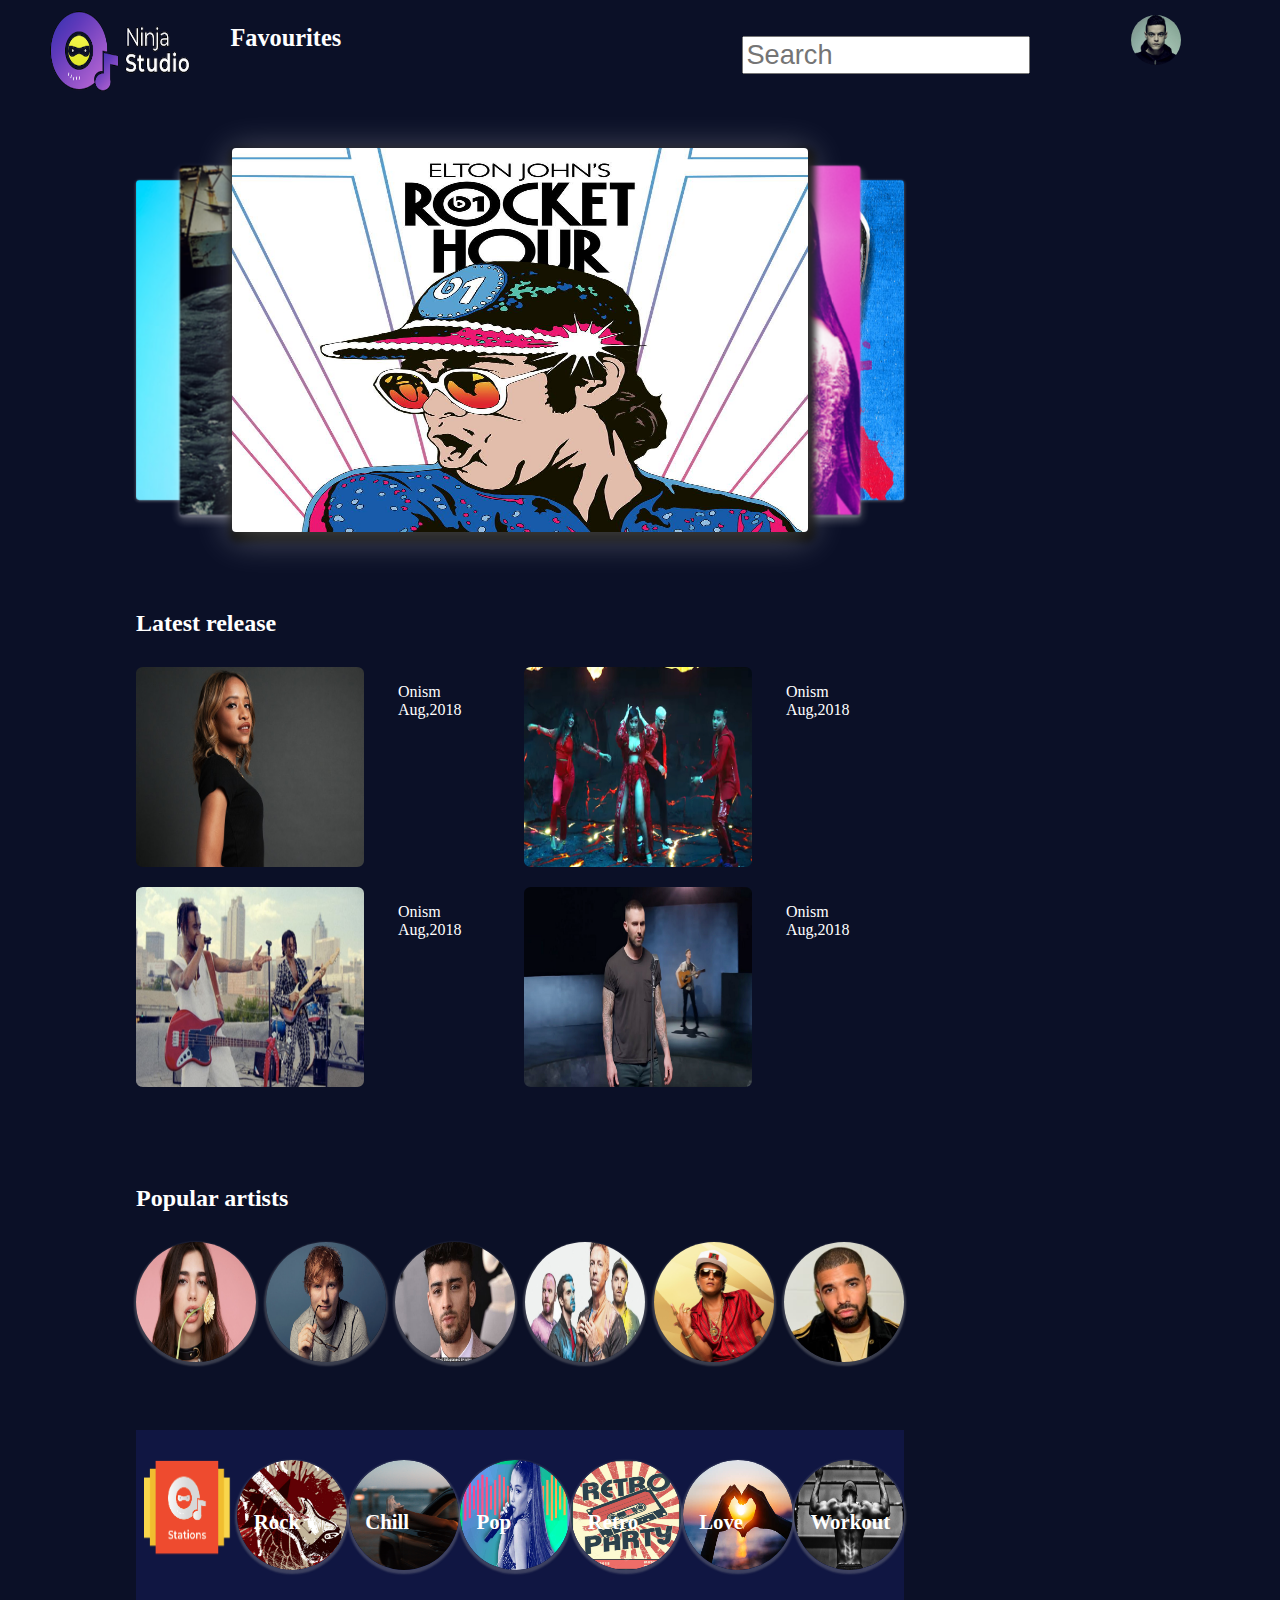
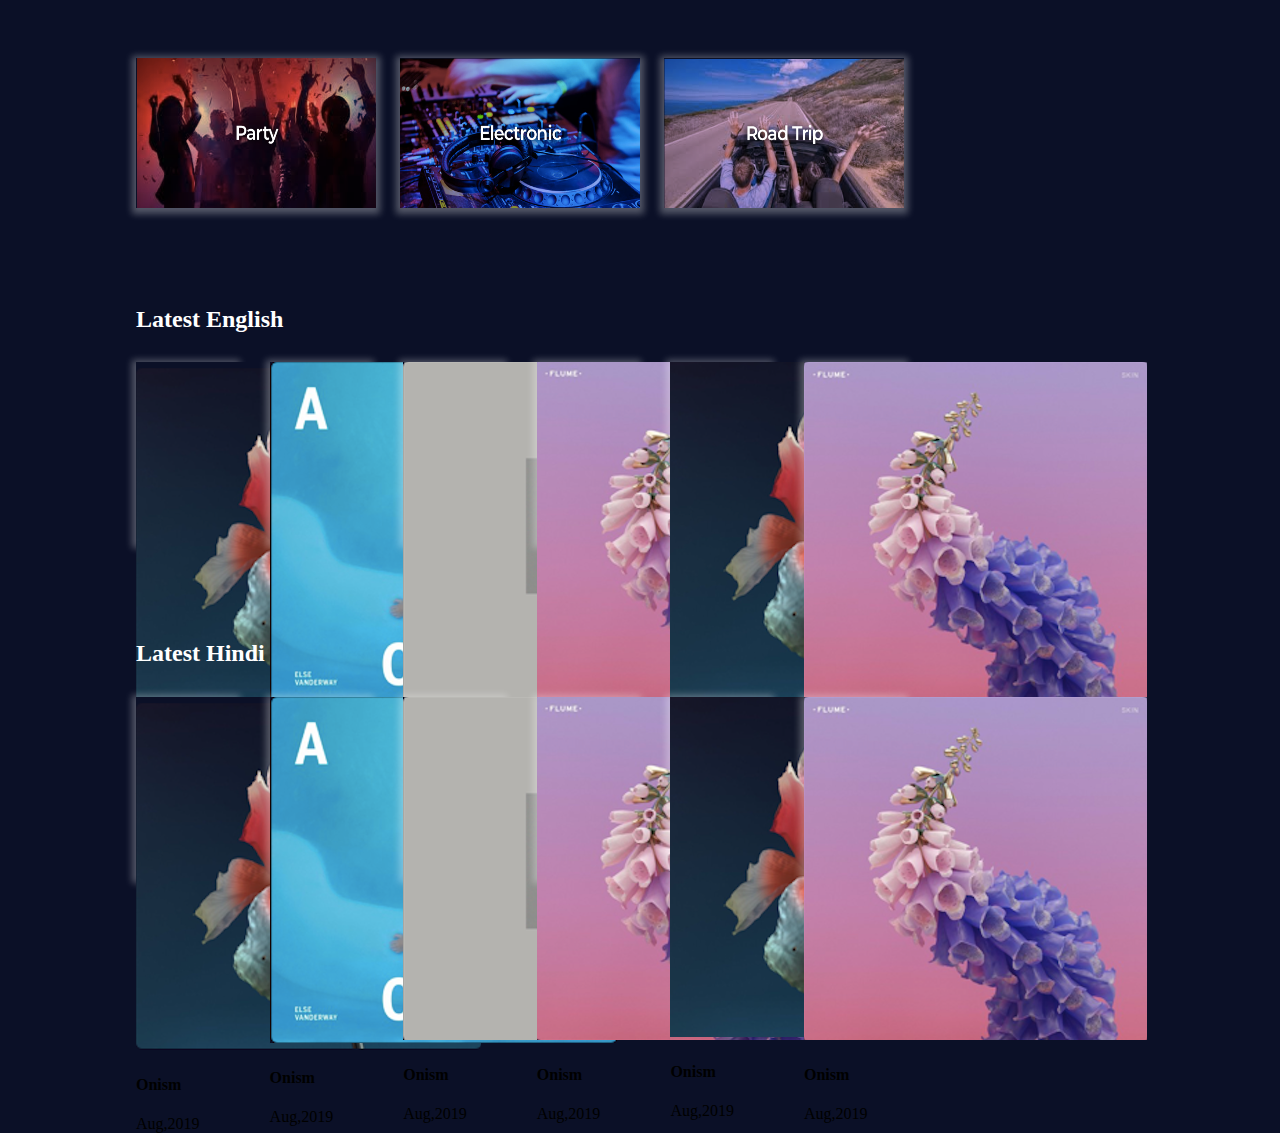
==== html/index.html @ fdc54beb "main section" ====
<!DOCTYPE html>
<html>
<head>

<!--To add favicon using favicon generator-->
<link rel="apple-touch-icon" sizes="57x57" href="../fab/apple-icon-57x57.png">
<link rel="apple-touch-icon" sizes="60x60" href="../fab/apple-icon-60x60.png">
<link rel="apple-touch-icon" sizes="72x72" href="../fab/apple-icon-72x72.png">
<link rel="apple-touch-icon" sizes="76x76" href="../fab/apple-icon-76x76.png">
<link rel="apple-touch-icon" sizes="114x114" href="../fab/apple-icon-114x114.png">
<link rel="apple-touch-icon" sizes="120x120" href="../fab/apple-icon-120x120.png">
<link rel="apple-touch-icon" sizes="144x144" href="../fab/apple-icon-144x144.png">
<link rel="apple-touch-icon" sizes="152x152" href="../fab/apple-icon-152x152.png">
<link rel="apple-touch-icon" sizes="180x180" href="../fab/apple-icon-180x180.png">
<link rel="icon" type="image../fab/png" sizes="192x192"  href="../fab/android-icon-192x192.png">
<link rel="icon" type="image../fab/png" sizes="32x32" href="../fab/favicon-32x32.png">
<link rel="icon" type="image../fab/png" sizes="96x96" href="../fab/favicon-96x96.png">
<link rel="icon" type="image../fab/png" sizes="16x16" href="../fab/favicon-16x16.png">
<link rel="manifest" href="../fab/manifest.json">
<meta name="msapplication-TileColor" content="#ffffff">
<meta name="msapplication-TileImage" content="../fab/ms-icon-144x144.png">
<meta name="theme-color" content="#ffffff">


<title>Music player</title>

<!--Meta tags-->
<meta name="description" content="online music player">
<meta name="keywords" content="latest music, best songs 2019, trending music, best hindi songs, best english songs, top 50 us tracks">
<meta name="author" content="Ashish">

<!--Viewport meta tag-->
<meta name="viewport" content="Width=device-width,initial-scale=1">


<!--Font-awesome icons-->
<link rel="stylesheet" href="https://use.fontawesome.com/releases/v5.8.2/css/all.css" integrity="sha384-oS3vJWv+0UjzBfQzYUhtDYW+Pj2yciDJxpsK1OYPAYjqT085Qq/1cq5FLXAZQ7Ay" crossorigin="anonymous">

<link rel="stylesheet" type="text/css" href="../css/style.css">

</head>
<body>

<!-- Header section -->
<header>
	<div class="logo">
	<a href="#"><img src="../static/logo.png" alt="logo"></a>
	</div>
	<div class="header-title">
		<div id="title-text">
			<h3>Favourites</h3>

		</div>
		</div>
	<div class="search-bar">
	<input type="search" id="search" placeholder="Search" >
	</div>
	<div class="notifications">
		<a href="#">
			<i class="fas fa-bell"></i>
		</a>
	</div>
	<div>
			<div id="user-profile-section">	
				<a href="#">

				<div id="user-profile">
					
				</div>
				</a>
		    </div>
	</div>
</header>

<!-- Main section -->
<section id="main">
	<!-- Carousel -->
	
<section id="slider">
  <!-- All radio buttons one side and their labels one side  -->
  <input type="radio" name="slider" id="s1">
  <input type="radio" name="slider" id="s2">
  <input type="radio" name="slider" id="s3" checked>
  <input type="radio" name="slider" id="s4">
  <input type="radio" name="slider" id="s5">
  <label for="s1" id="slide1"></label>
  <label for="s2" id="slide2"></label>
  <label for="s3" id="slide3"></label>
  <label for="s4" id="slide4"></label>
  <label for="s5" id="slide5"></label>
</section>


<!-- Latest release section -->
	<div id="Latest-release">
		<div id="latest-release-title">
			<h2>Latest release</h2>
		</div>
		<div class="latest-release-icons">
			<a href=""><img src="../static/nadeksha.jpg"></a>
			<p>Onism<br>
				Aug,2018
			</p>
			

		</div>
		<div class="latest-release-icons">
			<a href=""><img src="../static/taki.jpg"></a>
			<p>Onism<br>
				Aug,2018
			</p>
		</div>
		<div class="latest-release-icons">
			<a href=""><img src="../static/beatles.png"></a>
			<p>Onism<br>
				Aug,2018
			</p>

		</div>
		<div class="latest-release-icons">
			<a href=""><img src="../static/gi.png"></a>
			<p>Onism<br>
				Aug,2018
			</p>
		</div>

	</div>

<!-- Popular artists section -->

	<div id="Popular-artists">
		<div id="pop-title">
			<h2>Popular artists</h2>
		</div>

		<div class="pop">
			<a href=""><img src="../static/Dua-Lipa.jpg"></a>

		</div>
		<div class="pop">
			<a href=""><img src="../static/ed.jpg"></a>

		</div>
		<div class="pop">
			<a href=""><img src="../static/zayn.jpg"></a>

		</div>

		<div class="pop">
			<a href=""><img src="../static/coldplay.jpg"></a>

		</div>
		<div class="pop">
			<a href=""><img src="../static/brunomars.jpeg"></a>

		</div>
		<div class="pop">
			<a href=""><img src="../static/drake.jpg"></a>

		</div>
	</div>

<!-- Stations section -->

	<div id="stations">
		<div id="stations-logo">
			<img src="../static/station-logo.png">

		</div>
		<div class="station-type">
			<a href=""><img src="../static/rock.png"></a>
			<div class="station-caption">
				Rock
			</div>

		</div>
		<div class="station-type">
			<a href=""><img src="../static/chill.jpeg"></a>
			<div class="station-caption">
				Chill
			</div>

		</div>
		<div class="station-type">
			<a href=""><img src="../static/pop.jpg"></a>
			<div class="station-caption">
				Pop
			</div>

		</div>
		<div class="station-type">
			<a href=""><img src="../static/retro.jpg"></a>
			<div class="station-caption">
				Retro
			</div>

		</div>
		<div class="station-type">
			<a href=""><img src="../static/love.jpg"></a>
			<div class="station-caption">
				Love
			</div>

		</div>
		<div class="station-type">
			<a href=""><img src="../static/workout.jpg"></a>
			<div class="station-caption">
				Workout
			</div>

		</div>
	</div>

<!-- Genre section -->

	<div id="genre">
		<div class="genre-type">
			<a href=""><img src="../static/genre1.png"></a>
		</div>
		<div class="genre-type">
			<a href=""><img src="../static/genre2.png"></a>
		</div>
		<div class="genre-type">
			<a href=""><img src="../static/genre3.png"></a>
		</div>
	</div>

<!-- English songs section -->

	<div id="english">
		<div id="eng-title">
			<h2>Latest English</h2>
		</div>
		<div class="eng">
			<a href=""><img src="../static/c1.png"></a>
			<h4>Onism</h4>
			<p>Aug,2019</p>
		</div>
		<div class="eng">
			<a href=""><img src="../static/c2.png"></a>
			<h4>Onism</h4>
			<p>Aug,2019</p>

		</div>
		<div class="eng">
			<a href=""><img src="../static/c3.png"></a>
			<h4>Onism</h4>
			<p>Aug,2019</p>

		</div>
		<div class="eng">
			<a href=""><img src="../static/c4.png"></a>
			<h4>Onism</h4>
			<p>Aug,2019</p>

		</div>
		<div class="eng">
			<a href=""><img src="../static/c5.png"></a>
			<h4>Onism</h4>
			<p>Aug,2019</p>

		</div>
		<div class="eng">
			<a href=""><img src="../static/c6.png"></a>
			<h4>Onism</h4>
			<p>Aug,2019</p>

		</div>

	</div>

<!-- Hindi section -->

	<div id="hindi">
		<div id="hin-title">
			<h2>Latest Hindi</h2>
		</div>

		<div class="hin">
			<a href=""><img src="../static/c1.png"></a>
			<h4>Onism</h4>
			<p>Aug,2019</p>

		</div>
		<div class="hin">
			<a href=""><img src="../static/c2.png"></a>
			<h4>Onism</h4>
			<p>Aug,2019</p>

		</div>
		<div class="hin">
			<a href=""><img src="../static/c3.png"></a>
			<h4>Onism</h4>
			<p>Aug,2019</p>

		</div>
		<div class="hin">
			<a href=""><img src="../static/c4.png"></a>
			<h4>Onism</h4>
			<p>Aug,2019</p>

		</div>
		<div class="hin">
			<a href=""><img src="../static/c5.png"></a>
			<h4>Onism</h4>
			<p>Aug,2019</p>

		</div>
		<div class="hin">
			<a href=""><img src="../static/c6.png"></a>
			<h4>Onism</h4>
			<p>Aug,2019</p>

		</div>
	</div>
</section>
<aside id="queue">
	
</aside>
<footer id="music-player">
	
</footer>


</body>
</html>
---- css/style.css ----
:root{
	--body-color:#0b1027; 
	/*css variable*/
}
body{
	margin:0px;
	background-color: var(--body-color);
}
/*Header*/
header{
	height:12vh;
	width: 100vw;
	position: fixed;
	top: 0px;
	display: flex;
	z-index: 1000;
	background-color: var(--body-color);
   /*since carousel has some z-index value , it floats over the header, even though header is fixed at its place
   so adding some z index to header*/
	flex-direction: row;
	flex-wrap: nowrap;
}
.logo{
	height:12vh;
	width: 15%;
	min-width: 100px;
	margin-left: 3%;
}
.logo img{
	height: 100%;
	width: 100%;
}
.header-title{
	height: 100%;
	width: 40vw;
	vertical-align: middle;
}
#title-text {
	color: white;
	font-size: 1.3rem;
}
.search-bar{
	height:10vh;
	width:25vw;
	color: white;
	position: relative;
}
#search{
	font-size: 1.7rem;
	width: 90%;
	position: absolute;
	top: 40%;
	left: 0px;
}

.notifications{
	height: 10vh;
	width: 5vw;
	min-width: 5vw;
	color:white;
	font-size: 1.5rem;
	position: relative;
	
}
.notifications a{
	text-decoration: none;
	color: white;
	position:absolute;
	top: 35%;
	left: 0px;

}

#user-profile-section{
	height: 100%;
	width: auto;
	text-align: center;
}

#user-profile{
	height:50px;
	width: 50px;
	min-width: 50px;
	min-height: 50px;
	margin-top: 30%;
	margin-left: 10%;
	background-image: url("../static/user.jpg");
	background-position: center;
	background-size: cover;
	border: 1px white;
	border-radius: 50%;
}

@media screen and (max-width: 400px){
	.search-bar{
		display: none;
	}
}

/*Main section*/
#main{
	margin-top: 12vh;
	height: 100vh;
	width: 75vw;
	/*background-color: #eee;*/
	padding: 40px;   
}
@media screen and (max-width:720px){
	#main{
		width: 90vw;
	}
}

/*Carousel*/
[type=radio] {
  display: none;
  /*to hide the radio buttons*/
}

#slider {
  height: 30vw;
  position: relative;
  /*container div is relative so that slides s1,s2.. are absolute*/
  perspective: 1000px; 
  /*to give perspective to active frame/slide*/
  transform-style: preserve-3d;
}

#slider label {
  margin: auto;
  width: 60%;
  height: 100%;
  border-radius: 4px;
  position: absolute;
  left: 0; right: 0;
  cursor: pointer;
  transition: transform 0.4s ease;
}

#s1:checked ~ #slide4, #s2:checked ~ #slide5,
#s3:checked ~ #slide1, #s4:checked ~ #slide2,
#s5:checked ~ #slide3 {
	    /*h-offset, voff set, spread,
blur , color in rgba 255o255g255ve opacity as well;*/
  box-shadow: 0 1px 4px 0 rgba(255,255,255,.37);
  transform: translate3d(-30%,0,-200px);
}

#s1:checked ~ #slide5, #s2:checked ~ #slide1,
#s3:checked ~ #slide2, #s4:checked ~ #slide3,
#s5:checked ~ #slide4 {
  box-shadow: 0 6px 10px 0 rgba(255,255,255,.3), 0 2px 2px 0 rgba(255,255,255,.2);
  transform: translate3d(-15%,0,-100px);
}

#s1:checked ~ #slide1, #s2:checked ~ #slide2,
#s3:checked ~ #slide3, #s4:checked ~ #slide4,
#s5:checked ~ #slide5 {
  box-shadow:0 5px 35px 3px rgba(255,255,255,.3), 2px 5px 7px 5px; 
  transform: translate3d(0,0,0);
}

#s1:checked ~ #slide2, #s2:checked ~ #slide3,
#s3:checked ~ #slide4, #s4:checked ~ #slide5,
#s5:checked ~ #slide1 {
  box-shadow: 0 6px 10px 0 rgba(255,255,255,.3), 0 2px 2px 0 rgba(255,255,255,.2);
  transform: translate3d(15%,0,-100px);
}

#s1:checked ~ #slide3, #s2:checked ~ #slide4,
#s3:checked ~ #slide5, #s4:checked ~ #slide1,
#s5:checked ~ #slide2 {
  box-shadow: 0 1px 4px 0 rgba(255,255,255,.37);
  transform: translate3d(30%,0,-200px);
}

#slide1 {
 background-image: url("../static/0.jpg");
 background-size: 100% 100%;
 /*this make the background image height and width as 100% of parent div. So auto scale to fit exactly*/
}
#slide2 { 
	background-image: url("../static/2.jpg");
 background-size: 100% 100%;

 }
#slide3 { 
background-image: url("../static/1.jpg");
 background-size: 100% 100%;
 }
#slide4 { 
background-image: url("../static/6.jpg");
 background-size: 100% 100%;

}
#slide5 { 
background-image: url("../static/4.jpg");
 background-size: 100% 100%;

 }

/*Latest release*/
#Latest-release, #Popular-artists, #stations, #genre, #hindi, #english{
	height: auto;
	width: 80%;
	/*width is 80% of main section*/
	/*background-color:green;
*/	margin: 5% auto ;
	/*to align in centre of main*/
	display: flex;
	flex-direction: row;
	flex-wrap: wrap;
	justify-content: space-between;
	padding-top: 10px;
}
#latest-release-title, #pop-title,#eng-title , #hin-title{
width:100%;
height: auto;
margin-bottom: 10px;
color: white;

}
.latest-release-icons{
	height: 200px;
	width: 380px;
	/*background-color: white;
*/	margin-bottom: 20px;

}
.latest-release-icons img{
	height: 100%;
	width: 60%;
	border-radius: 3%;

}
.latest-release-icons p{
	display: inline-block;
	vertical-align: top;
	color: white;
	margin-left: 30px;	
}

/*Popular artists*/
.pop {
	height: 120px;
	width: 120px;
	margin-bottom: 20px;
}
.pop img{
	height: 100%;
	width:100%;
	border: 0px solid lightgrey;
	border-radius: 50%;
	box-shadow: 0px 2px 2px 2px rgba(169,169,169,0.3);

}

/*Stations*/
#stations{
	background-color:#101642;
}

#stations-logo{
	height: 120px;
	width: 100px;
	margin-top: 10px;
	margin-bottom: 30px;

}
#stations-logo img{
	height: 100%;
	width: 100%;
}

.station-type{
	height: 110px;
	width: 110px;
	margin-top:20px;
	border: 0px solid lightgrey;
	border-radius: 50%;
	box-shadow: 0px 2px 2px 2px rgba(169,169,169,0.3);

	position: relative;
	overflow: hidden;

}
.station-type img{
	height: 100%;
	width:100%;
	border: 0px solid lightgrey;
	border-radius: 50%;
	transition: transform .2s;


}
/*zoom transition*/
.station-type img:hover{
	transform: scale(1.5);
}
.station-caption{
	position: absolute;
	top:50px;
	color:white;
	left:15%;
	font-size: 1.3rem;
	font-weight: 600;

}

/*Genre*/
.genre-type{
	height: 150px;
	width: 240px;
	margin-bottom: 20px;
	box-shadow: 0px 2px 7px 4px rgba(255,255,255,0.3);
	overflow: hidden;
	/*so that if image overflow on zoom transition then hidden*/
}

.genre-type img{
	height: 100%;
	width: 100%;
	transition: transform .2s;

}
/*zoom transition*/

.genre-type img:hover{
transform: scale(1.3);
}


/*Latest english, latest hindi*/

.hin, .eng{
	height: 180px;
	width: 100px;
	background-color: white;
	margin-bottom: 20px;
	box-shadow: 0px 2px 7px 4px rgba(255,255,255,0.3);
}
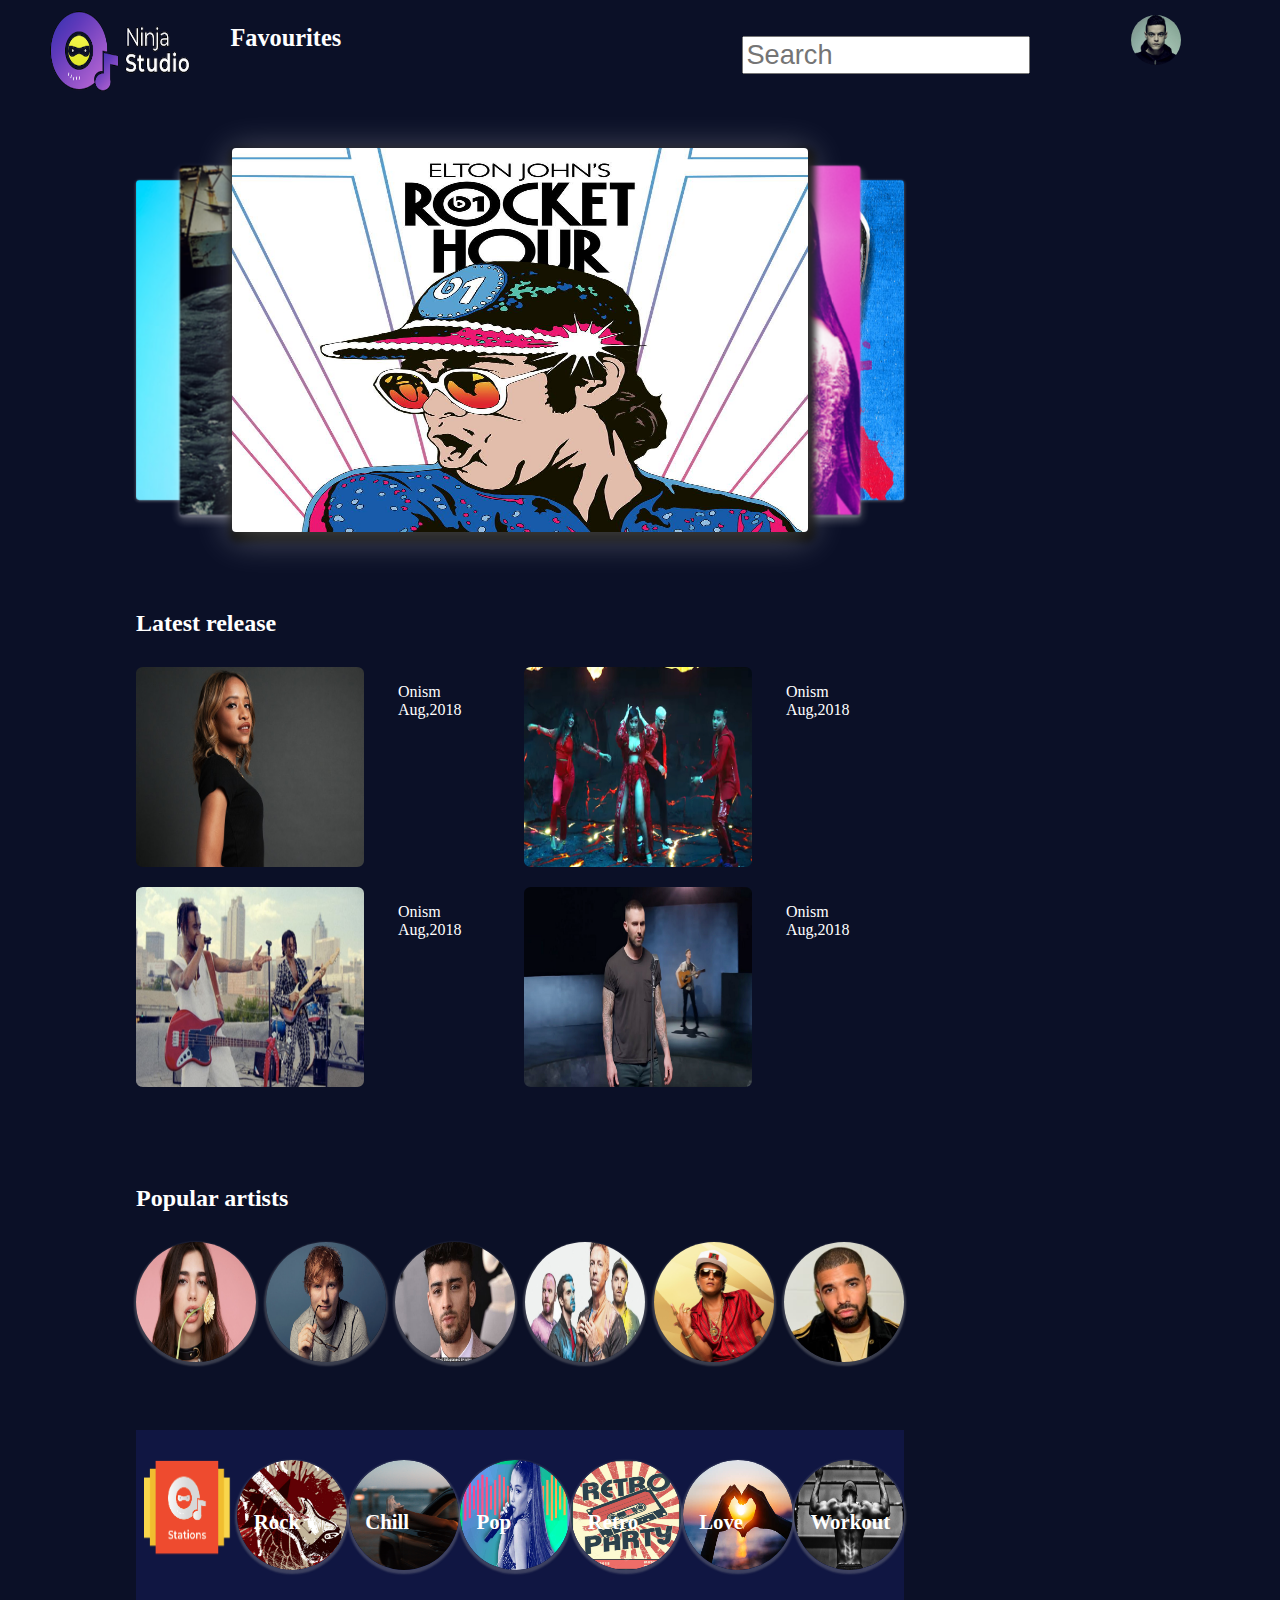
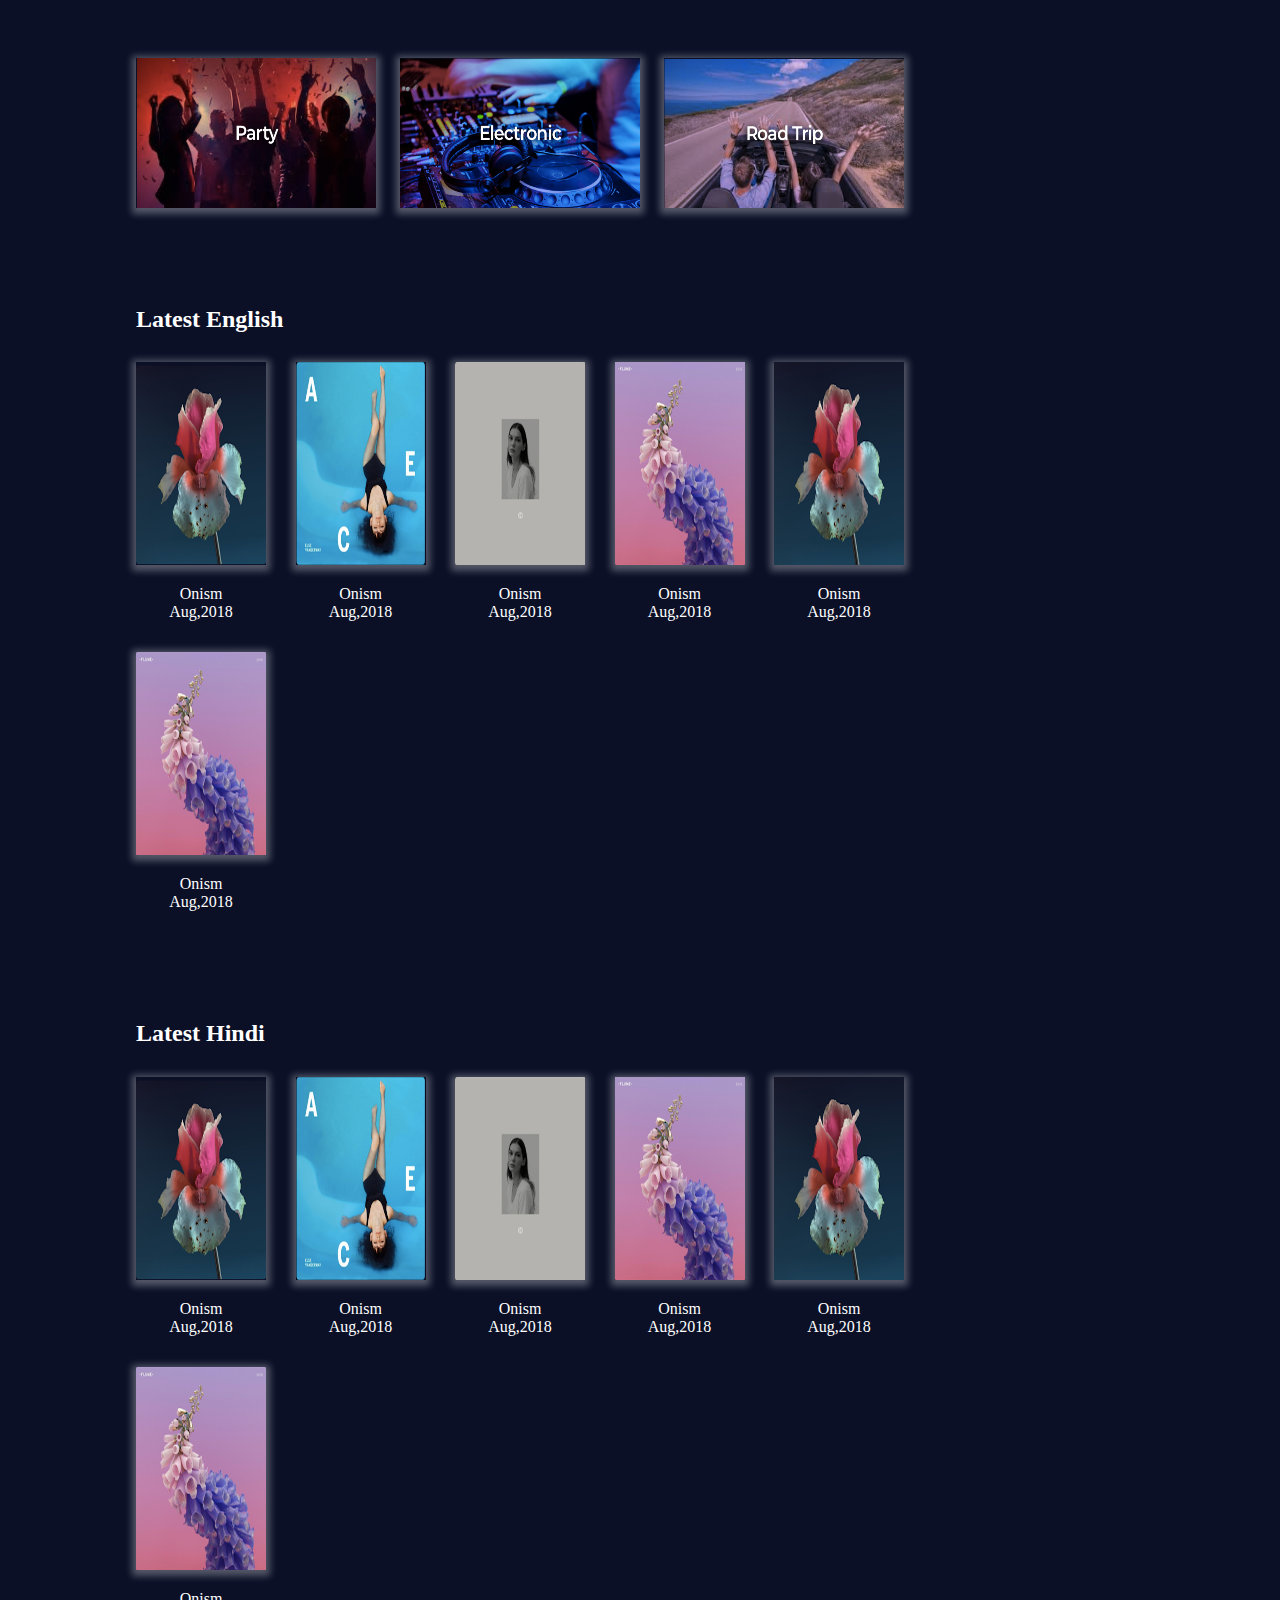
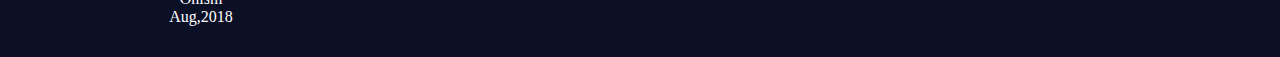
==== commit 705bc65a: "transition effect on hover" ====
--- a/html/index.html
+++ b/html/index.html
@@ -233,37 +233,43 @@
 		</div>
 		<div class="eng">
 			<a href=""><img src="../static/c1.png"></a>
-			<h4>Onism</h4>
-			<p>Aug,2019</p>
+			<p>Onism<br>
+				Aug,2018
+			</p>
 		</div>
 		<div class="eng">
 			<a href=""><img src="../static/c2.png"></a>
-			<h4>Onism</h4>
-			<p>Aug,2019</p>
+			<p>Onism<br>
+				Aug,2018
+			</p>
 
 		</div>
 		<div class="eng">
 			<a href=""><img src="../static/c3.png"></a>
-			<h4>Onism</h4>
-			<p>Aug,2019</p>
+			<p>Onism<br>
+				Aug,2018
+			</p>
 
 		</div>
 		<div class="eng">
 			<a href=""><img src="../static/c4.png"></a>
-			<h4>Onism</h4>
-			<p>Aug,2019</p>
+			<p>Onism<br>
+				Aug,2018
+			</p>
 
 		</div>
 		<div class="eng">
 			<a href=""><img src="../static/c5.png"></a>
-			<h4>Onism</h4>
-			<p>Aug,2019</p>
+			<p>Onism<br>
+				Aug,2018
+			</p>
 
 		</div>
 		<div class="eng">
 			<a href=""><img src="../static/c6.png"></a>
-			<h4>Onism</h4>
-			<p>Aug,2019</p>
+			<p>Onism<br>
+				Aug,2018
+			</p>
 
 		</div>
 
@@ -278,38 +284,44 @@
 
 		<div class="hin">
 			<a href=""><img src="../static/c1.png"></a>
-			<h4>Onism</h4>
-			<p>Aug,2019</p>
+			<p>Onism<br>
+				Aug,2018
+			</p>
 
 		</div>
 		<div class="hin">
 			<a href=""><img src="../static/c2.png"></a>
-			<h4>Onism</h4>
-			<p>Aug,2019</p>
+			<p>Onism<br>
+				Aug,2018
+			</p>
 
 		</div>
 		<div class="hin">
 			<a href=""><img src="../static/c3.png"></a>
-			<h4>Onism</h4>
-			<p>Aug,2019</p>
+			<p>Onism<br>
+				Aug,2018
+			</p>
 
 		</div>
 		<div class="hin">
 			<a href=""><img src="../static/c4.png"></a>
-			<h4>Onism</h4>
-			<p>Aug,2019</p>
+			<p>Onism<br>
+				Aug,2018
+			</p>
 
 		</div>
 		<div class="hin">
 			<a href=""><img src="../static/c5.png"></a>
-			<h4>Onism</h4>
-			<p>Aug,2019</p>
+			<p>Onism<br>
+				Aug,2018
+			</p>
 
 		</div>
 		<div class="hin">
 			<a href=""><img src="../static/c6.png"></a>
-			<h4>Onism</h4>
-			<p>Aug,2019</p>
+			<p>Onism<br>
+				Aug,2018
+			</p>
 
 		</div>
 	</div>
--- a/css/style.css
+++ b/css/style.css
@@ -333,15 +333,24 @@
 /*Latest english, latest hindi*/
 
 .hin, .eng{
-	height: 180px;
-	width: 100px;
-	background-color: white;
+	height: 270px;
+	width: 130px;
 	margin-bottom: 20px;
+}
+.hin img, .eng img{
+	height: 75%;
+	width: 100%;
 	box-shadow: 0px 2px 7px 4px rgba(255,255,255,0.3);
-}
-
-
-
-
-
-
+
+}
+.hin p, .eng p{
+	color: white;
+	text-align: center;
+}
+
+
+
+
+
+
+
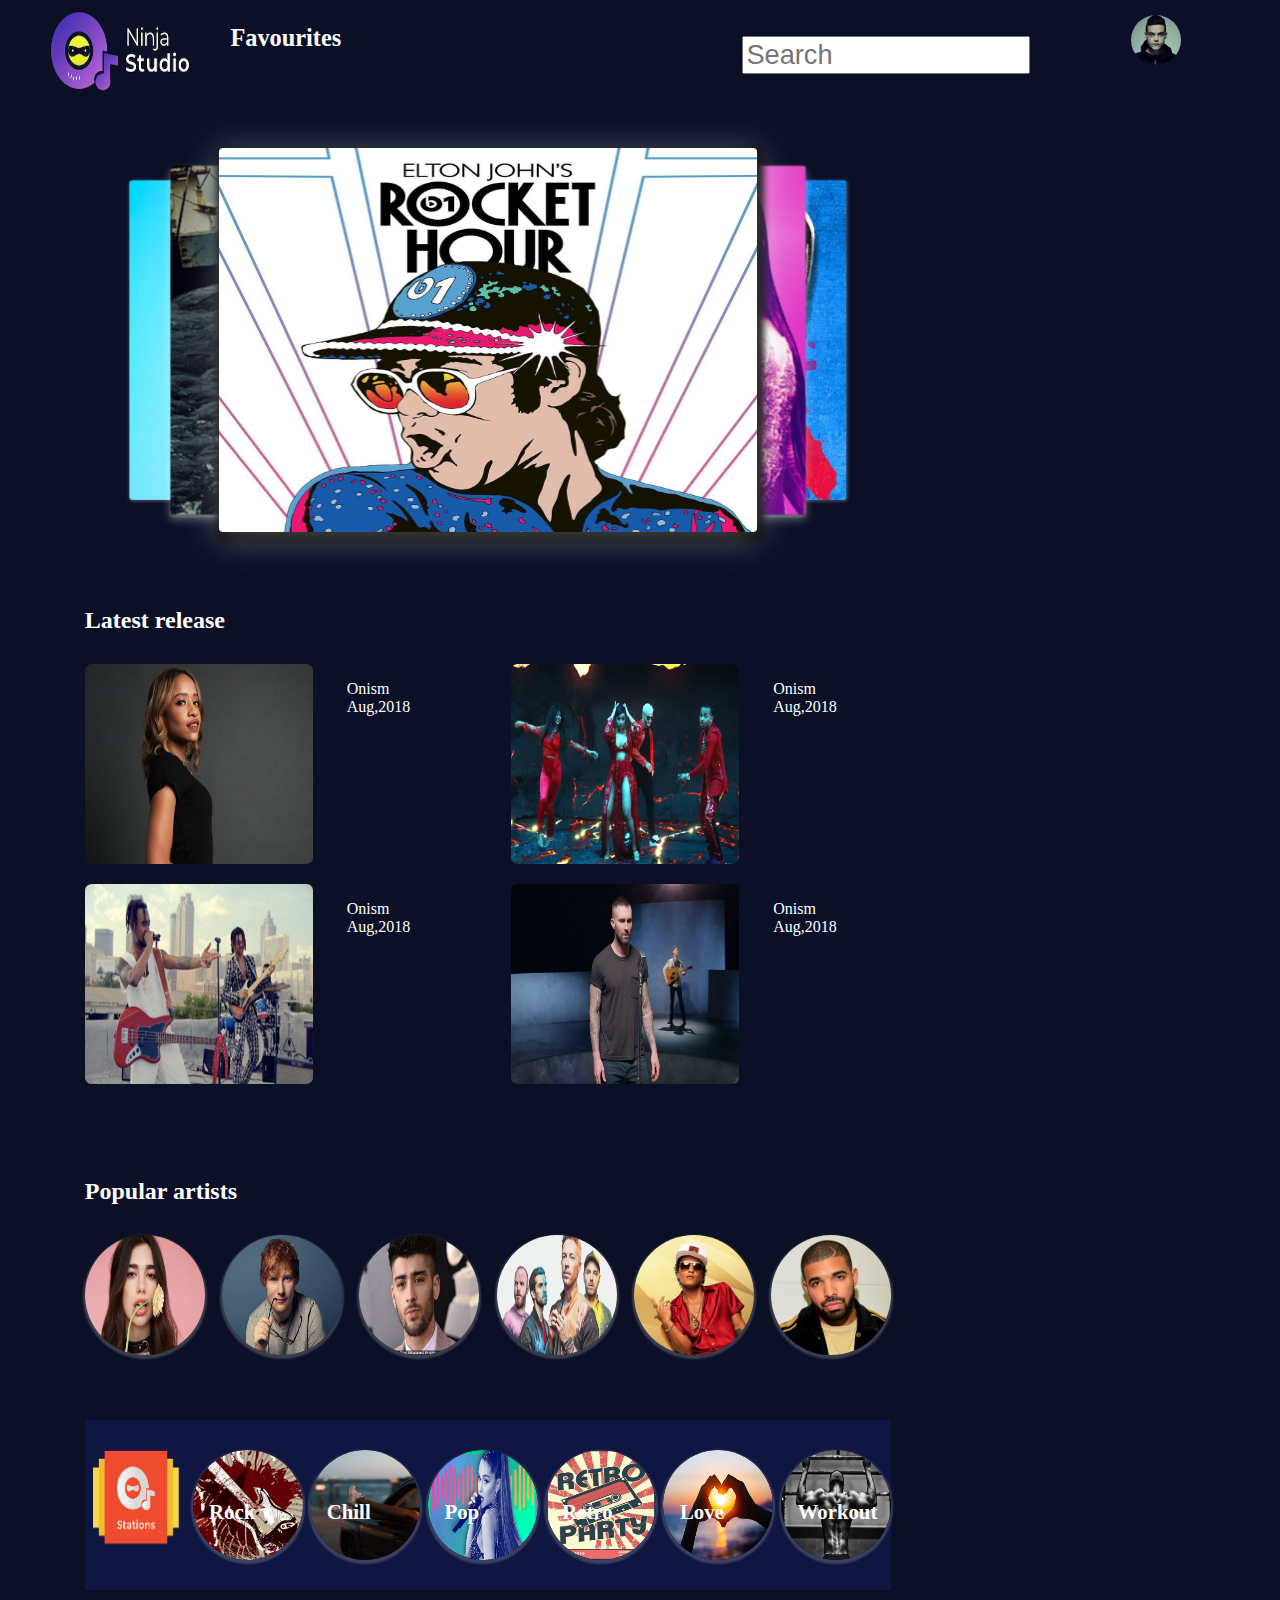
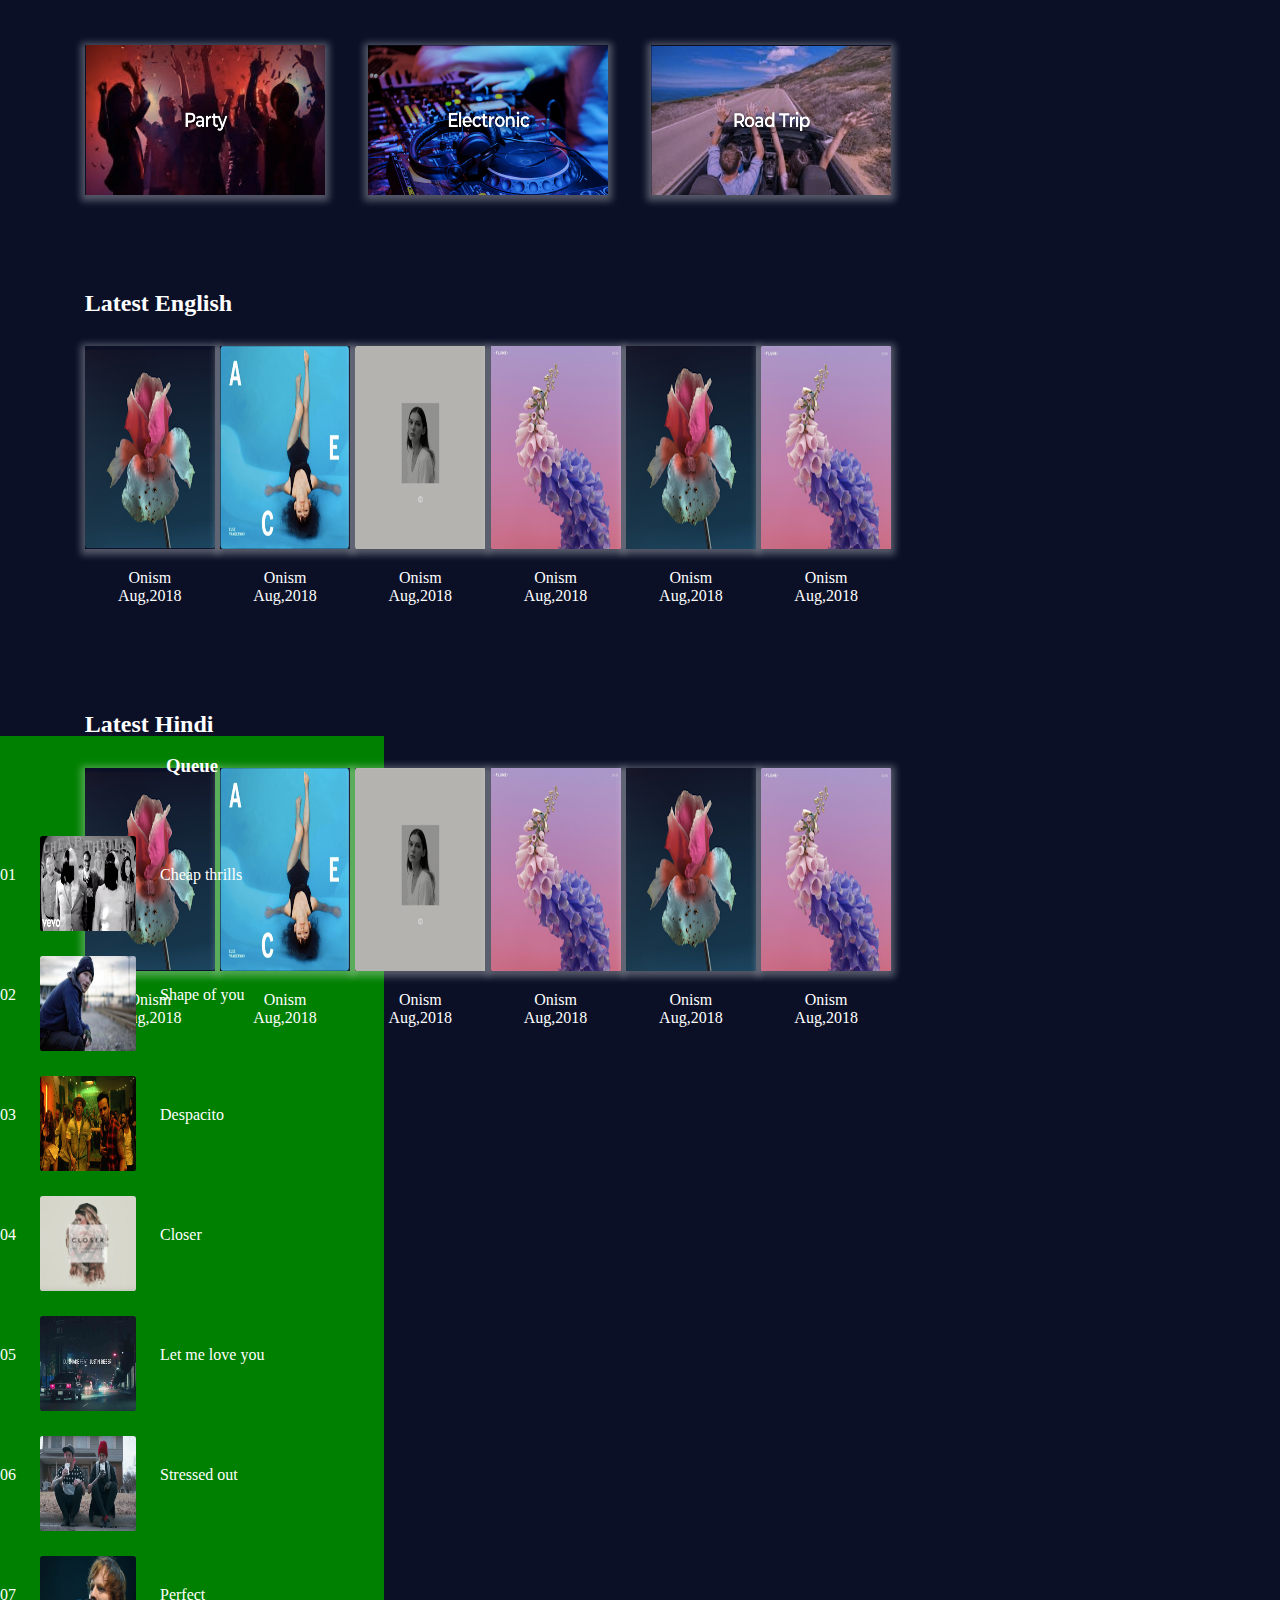
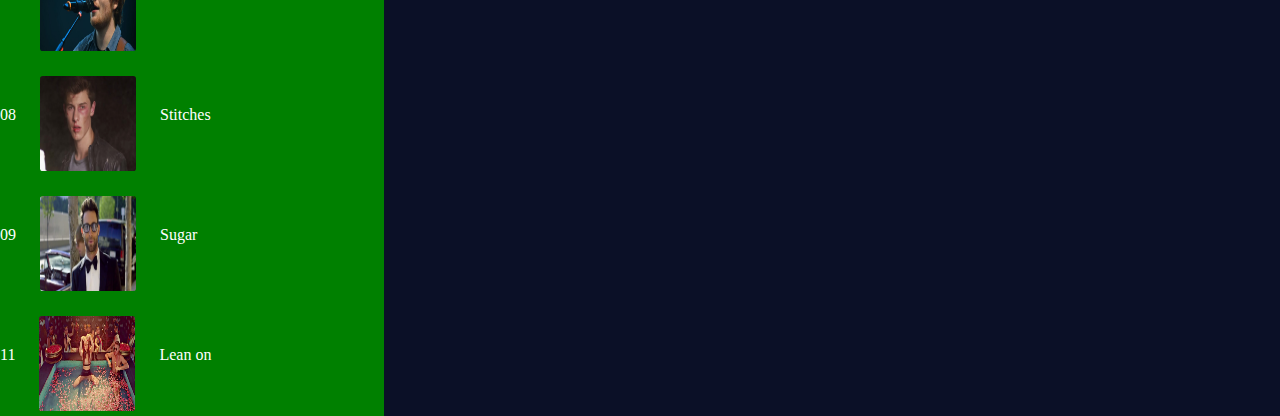
==== commit c29a80b7: "adds playlist" ====
--- a/html/index.html
+++ b/html/index.html
@@ -326,8 +326,64 @@
 		</div>
 	</div>
 </section>
+
+
+<!-- Playlist queue -->
 <aside id="queue">
-	
+	<div id="queue-title">
+		<h3>Queue</h3>
+	</div>
+	<div class="song-name">
+		<span class="serial">01</span>
+		<img src="../static/queue/cheapthrills.jpg">
+		<span class="song">Cheap thrills</span>
+	</div>
+	<div class="song-name">
+		<span class="serial">02</span>
+		<img src="../static/queue/shapeofu.jpg">
+		<span class="song">Shape of you</span>
+	</div>
+<div class="song-name">
+		<span class="serial">03</span>
+		<img src="../static/queue/despacito.jpg">
+		<span class="song">Despacito</span>
+	</div>
+<div class="song-name">
+		<span class="serial">04</span>
+		<img src="../static/queue/closer.png">
+		<span class="song">Closer</span>
+	</div>
+<div class="song-name">
+		<span class="serial">05</span>
+		<img src="../static/queue/letmeloveu.jpg">
+		<span class="song">Let me love you</span>
+	</div>
+<div class="song-name">
+		<span class="serial">06</span>
+		<img src="../static/queue/stressed.png">
+		<span class="song">Stressed out</span>
+	</div>
+<div class="song-name">
+		<span class="serial">07</span>
+		<img src="../static/queue/perfect.jpg">
+		<span class="song">Perfect</span>
+	</div>
+<div class="song-name">
+		<span class="serial">08</span>
+		<img src="../static/queue/stitches.jpg">
+		<span class="song">Stitches</span>
+	</div>
+<div class="song-name">
+		<span class="serial">09</span>
+		<img src="../static/queue/sugar.jpg">
+		<span class="song">Sugar</span>
+	</div>
+<div class="song-name">
+		<span class="serial">11</span>
+		<img src="../static/queue/leanon.jpg">
+		<span class="song">Lean on</span>
+	</div>
+
 </aside>
 <footer id="music-player">
 	
--- a/css/style.css
+++ b/css/style.css
@@ -101,13 +101,15 @@
 #main{
 	margin-top: 12vh;
 	height: 100vh;
-	width: 75vw;
+	width: 70vw;
 	/*background-color: #eee;*/
 	padding: 40px;   
+	display: inline-block;
 }
 @media screen and (max-width:720px){
 	#main{
-		width: 90vw;
+		width: 100vw;
+		display: block;
 	}
 }
 
@@ -202,7 +204,7 @@
 /*Latest release*/
 #Latest-release, #Popular-artists, #stations, #genre, #hindi, #english{
 	height: auto;
-	width: 80%;
+	width: 90%;
 	/*width is 80% of main section*/
 	/*background-color:green;
 */	margin: 5% auto ;
@@ -349,8 +351,55 @@
 }
 
 
-
-
-
-
-
+/*Playlist queue */
+
+#queue{
+	vertical-align: top;
+	display: inline-block;
+	height: auto;
+	width: 30vw;
+	background-color: green;
+	display: flex;
+	flex-direction: row;
+	flex-wrap: wrap;
+}
+#queue-title{
+	width: 100%;
+	text-align: center;
+	color: white;
+	margin-bottom: 20px;
+}
+.song-name{
+	height: 100px;
+	width: 100%;
+	margin-top: 20px;
+}
+.serial{
+	margin-top: 8%;
+	color: white;
+	font-weight: 300;
+	font-size: 1rem;
+	display: inline-block;
+}
+.song-name img{
+display: inline-block;
+vertical-align: top;
+height: 95%;
+width: 25%;
+border:1px;
+border-radius: 3%;
+margin-left: 20px;
+margin-right: 20px;
+}
+.song{
+	margin-top: 8%;
+	color: white;
+	display: inline-block;
+	vertical-align: top;
+}
+
+
+
+
+
+
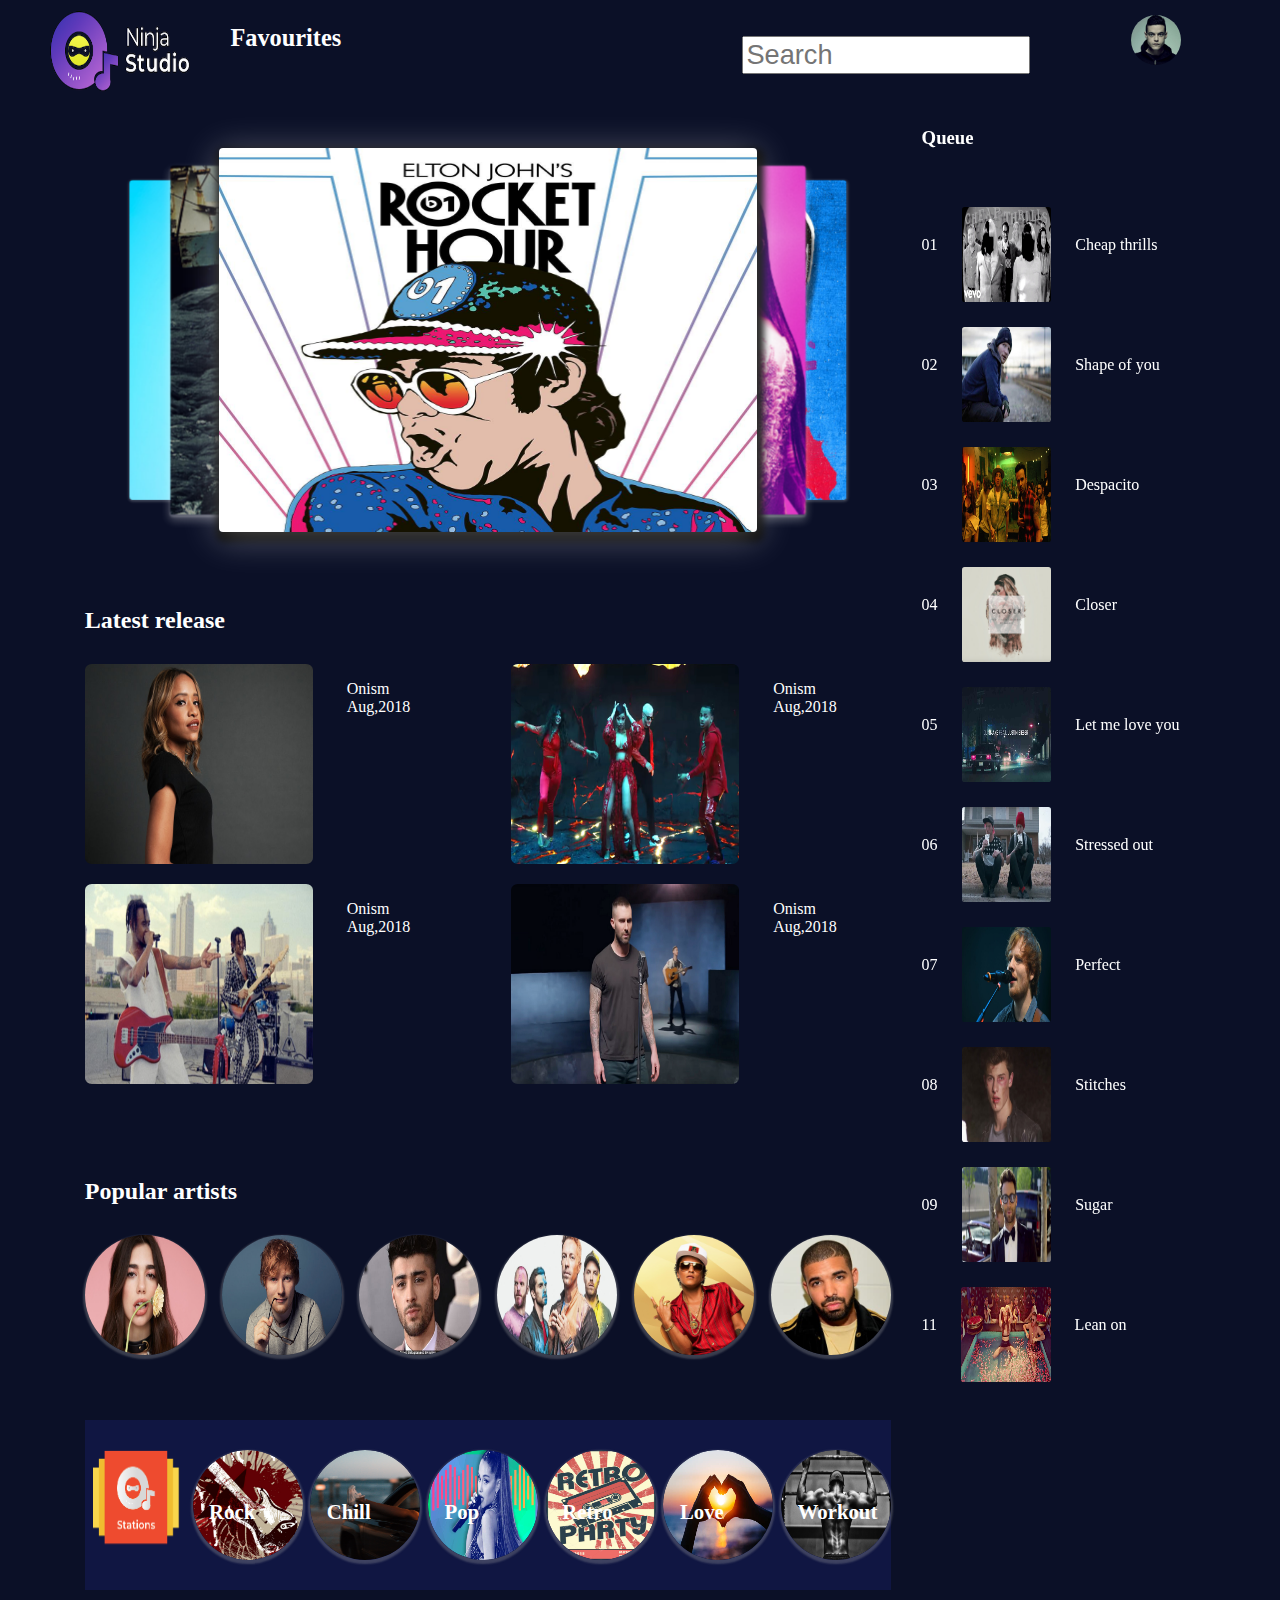
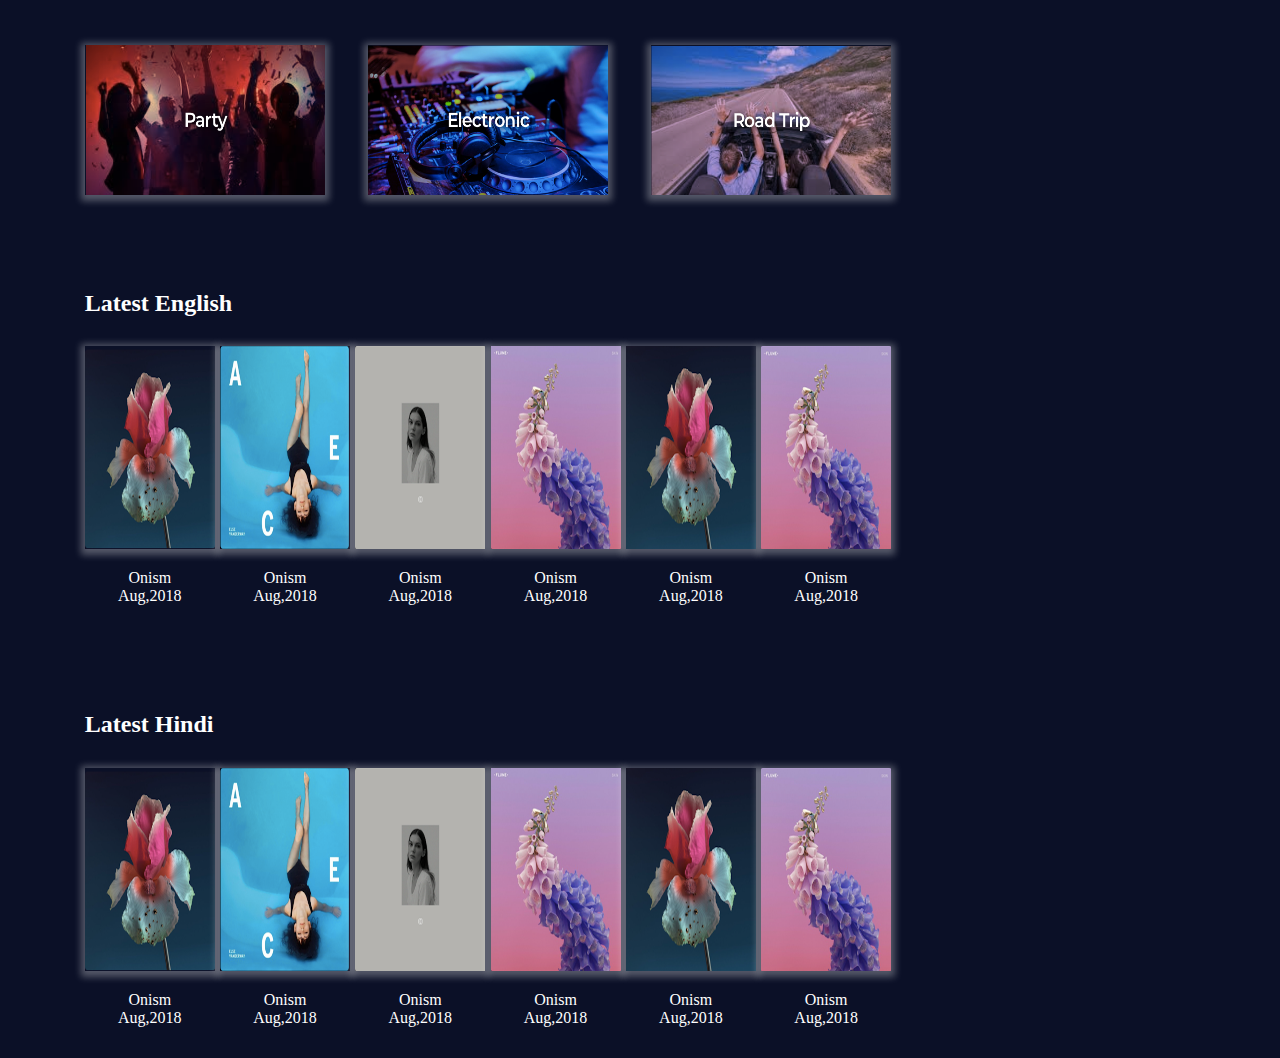
==== commit a1c5a1c4: "aside playlist" ====
--- a/html/index.html
+++ b/html/index.html
@@ -72,6 +72,8 @@
 	</div>
 </header>
 
+	
+
 <!-- Main section -->
 <section id="main">
 	<!-- Carousel -->
@@ -333,58 +335,61 @@
 	<div id="queue-title">
 		<h3>Queue</h3>
 	</div>
-	<div class="song-name">
+		<div class="song-holder">
 		<span class="serial">01</span>
 		<img src="../static/queue/cheapthrills.jpg">
 		<span class="song">Cheap thrills</span>
 	</div>
-	<div class="song-name">
+	<div class="song-holder">
 		<span class="serial">02</span>
 		<img src="../static/queue/shapeofu.jpg">
 		<span class="song">Shape of you</span>
 	</div>
-<div class="song-name">
+<div class="song-holder">
 		<span class="serial">03</span>
 		<img src="../static/queue/despacito.jpg">
 		<span class="song">Despacito</span>
 	</div>
-<div class="song-name">
+<div class="song-holder">
 		<span class="serial">04</span>
 		<img src="../static/queue/closer.png">
 		<span class="song">Closer</span>
 	</div>
-<div class="song-name">
+<div class="song-holder">
 		<span class="serial">05</span>
 		<img src="../static/queue/letmeloveu.jpg">
 		<span class="song">Let me love you</span>
 	</div>
-<div class="song-name">
+<div class="song-holder">
 		<span class="serial">06</span>
 		<img src="../static/queue/stressed.png">
 		<span class="song">Stressed out</span>
 	</div>
-<div class="song-name">
+<div class="song-holder">
 		<span class="serial">07</span>
 		<img src="../static/queue/perfect.jpg">
 		<span class="song">Perfect</span>
 	</div>
-<div class="song-name">
+<div class="song-holder">
 		<span class="serial">08</span>
 		<img src="../static/queue/stitches.jpg">
 		<span class="song">Stitches</span>
 	</div>
-<div class="song-name">
+<div class="song-holder">
 		<span class="serial">09</span>
 		<img src="../static/queue/sugar.jpg">
 		<span class="song">Sugar</span>
 	</div>
-<div class="song-name">
+<div class="song-holder">
 		<span class="serial">11</span>
 		<img src="../static/queue/leanon.jpg">
 		<span class="song">Lean on</span>
 	</div>
+	
 
 </aside>
+
+
 <footer id="music-player">
 	
 </footer>
--- a/css/style.css
+++ b/css/style.css
@@ -5,6 +5,7 @@
 body{
 	margin:0px;
 	background-color: var(--body-color);
+	position: relative;
 }
 /*Header*/
 header{
@@ -97,6 +98,8 @@
 	}
 }
 
+
+
 /*Main section*/
 #main{
 	margin-top: 12vh;
@@ -104,7 +107,6 @@
 	width: 70vw;
 	/*background-color: #eee;*/
 	padding: 40px;   
-	display: inline-block;
 }
 @media screen and (max-width:720px){
 	#main{
@@ -354,25 +356,31 @@
 /*Playlist queue */
 
 #queue{
-	vertical-align: top;
-	display: inline-block;
+	position: absolute;
+	right: 0;
+	top: 0;
 	height: auto;
-	width: 30vw;
-	background-color: green;
+	width:28vw;
 	display: flex;
 	flex-direction: row;
 	flex-wrap: wrap;
 }
+/*playlist is not included for smaller devices*/
+@media screen and (max-width: 720px){
+	#queue{
+		display: none;
+	}
+}
 #queue-title{
 	width: 100%;
-	text-align: center;
 	color: white;
 	margin-bottom: 20px;
 }
-.song-name{
+.song-holder{
 	height: 100px;
 	width: 100%;
 	margin-top: 20px;
+	background-color: var(--body-color);	
 }
 .serial{
 	margin-top: 8%;
@@ -381,7 +389,7 @@
 	font-size: 1rem;
 	display: inline-block;
 }
-.song-name img{
+.song-holder img{
 display: inline-block;
 vertical-align: top;
 height: 95%;
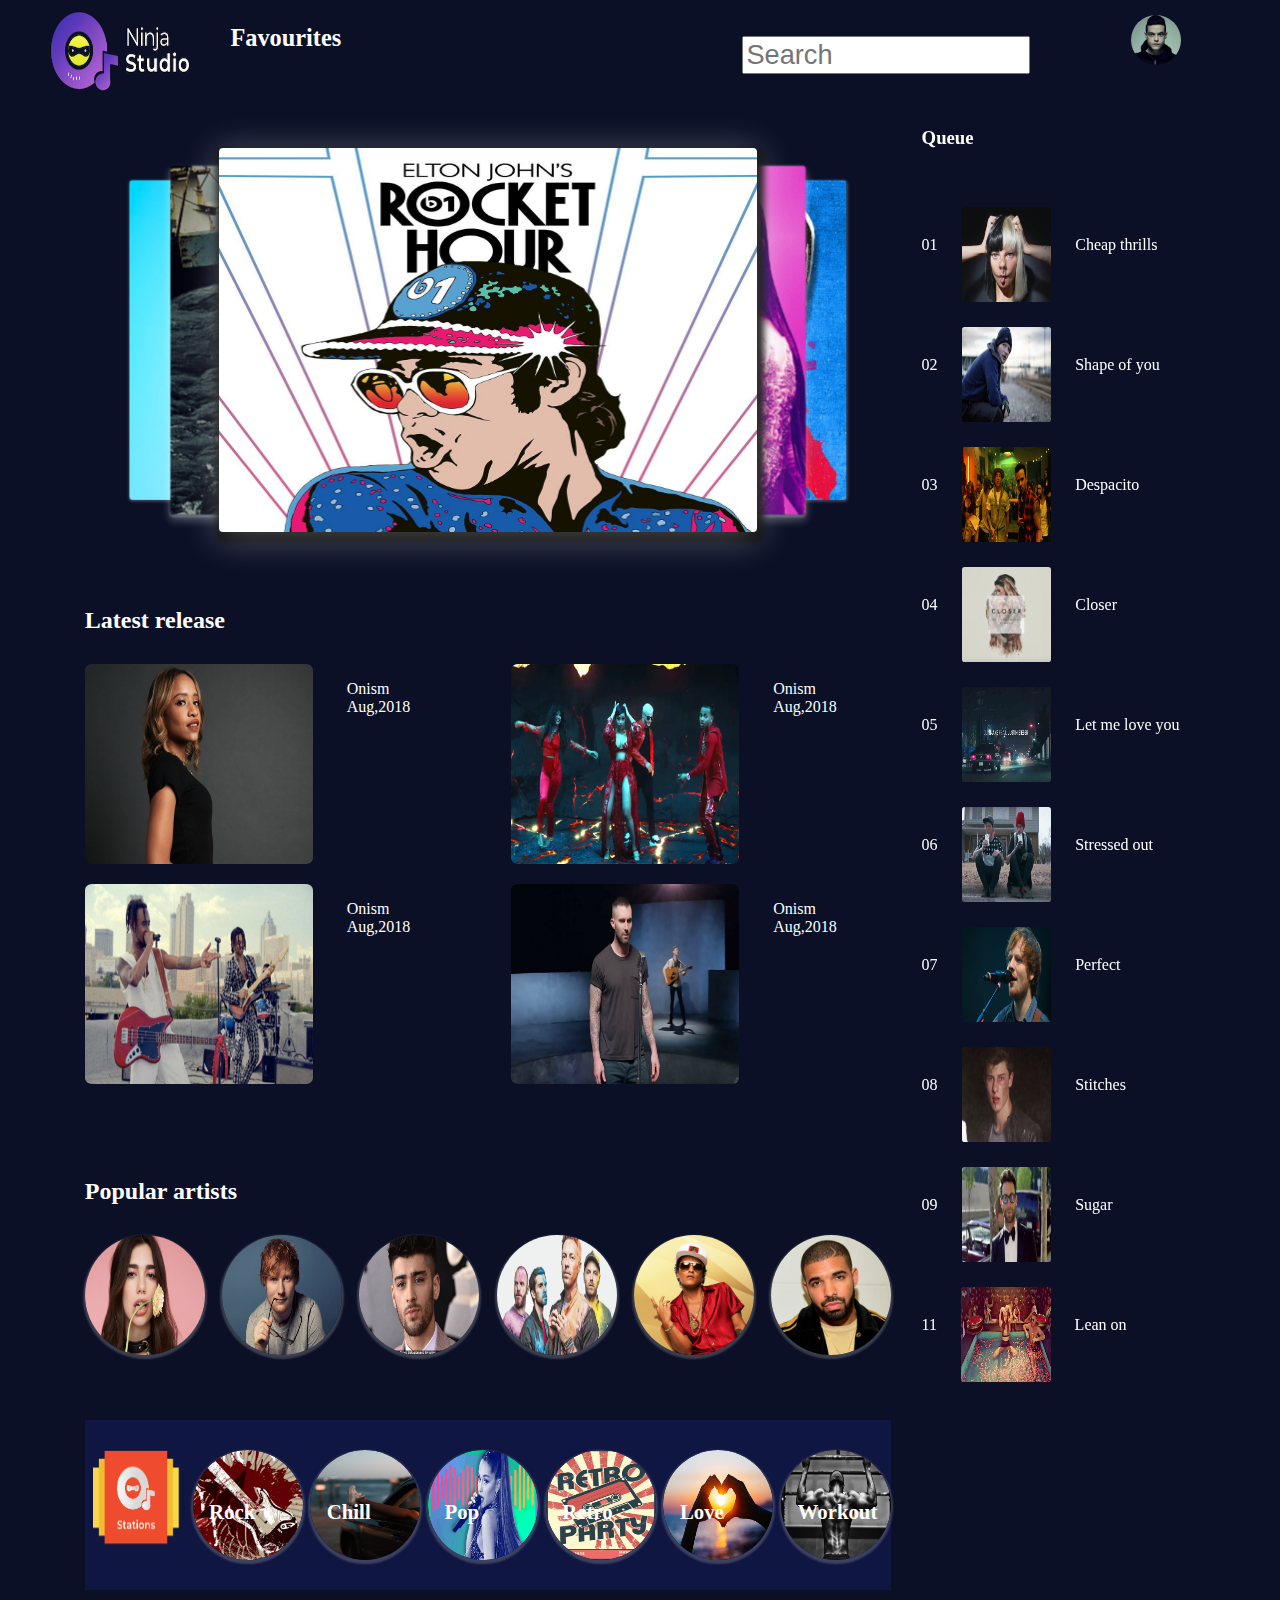
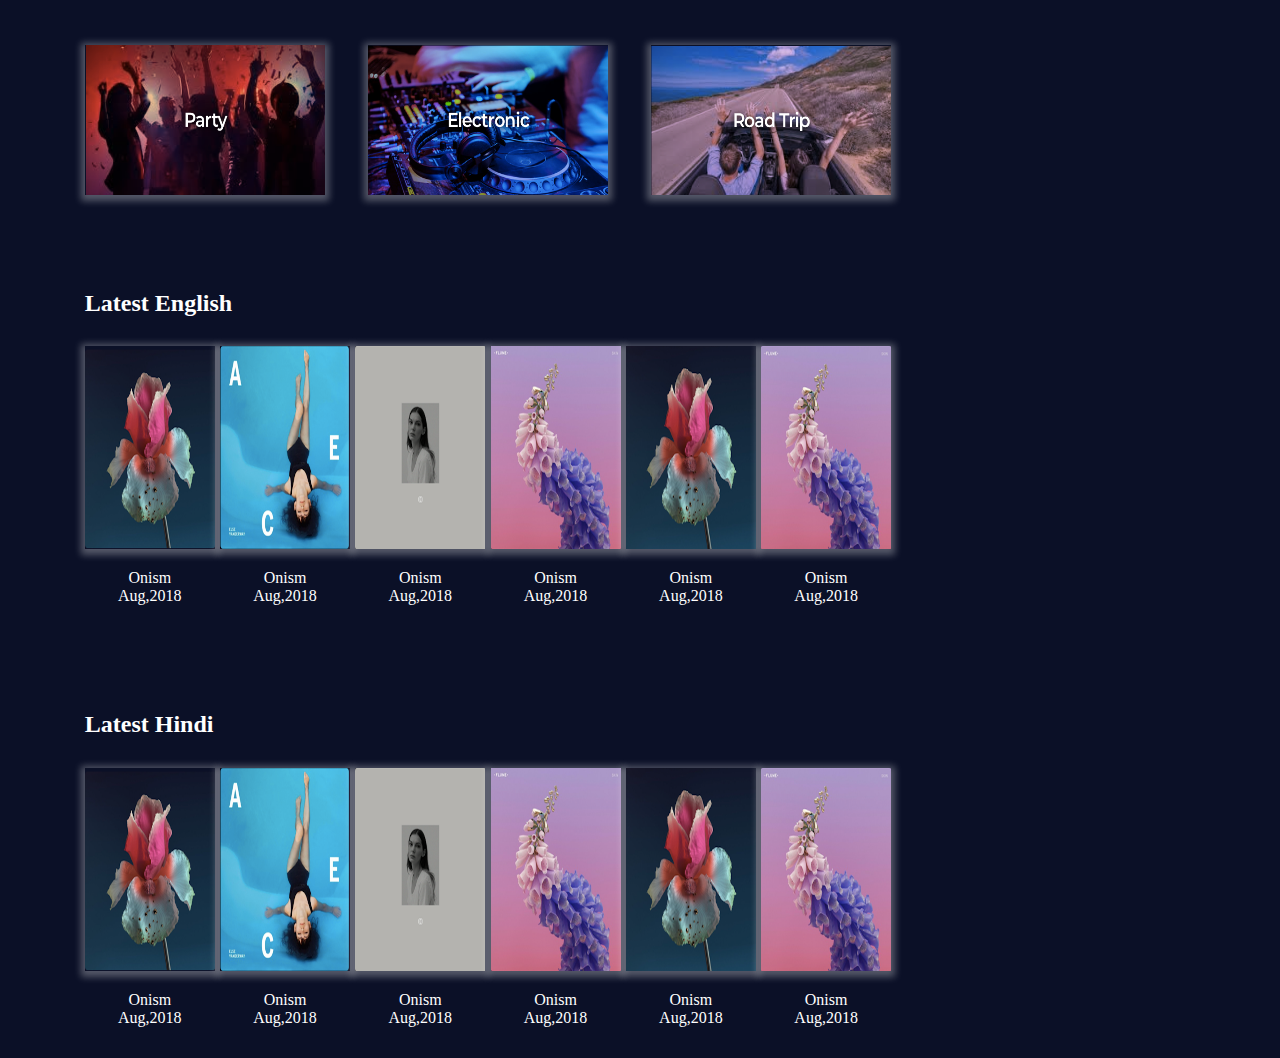
==== commit a858244c: "minor changes" ====
--- a/html/index.html
+++ b/html/index.html
@@ -76,7 +76,10 @@
 
 <!-- Main section -->
 <section id="main">
-	<!-- Carousel -->
+
+
+<!-- Carousel -->
+<!-- clicking on the left/right slide moves the slider -->
 	
 <section id="slider">
   <!-- All radio buttons one side and their labels one side  -->
@@ -337,52 +340,53 @@
 	</div>
 		<div class="song-holder">
 		<span class="serial">01</span>
-		<img src="../static/queue/cheapthrills.jpg">
+
+		<a href=""><img src="../static/queue/cheap.jpeg"></a>
 		<span class="song">Cheap thrills</span>
 	</div>
 	<div class="song-holder">
 		<span class="serial">02</span>
-		<img src="../static/queue/shapeofu.jpg">
+		<a href=""><img src="../static/queue/shapeofu.jpg"></a>
 		<span class="song">Shape of you</span>
 	</div>
 <div class="song-holder">
 		<span class="serial">03</span>
-		<img src="../static/queue/despacito.jpg">
+		<a href=""><img src="../static/queue/despacito.jpg"></a>
 		<span class="song">Despacito</span>
 	</div>
 <div class="song-holder">
 		<span class="serial">04</span>
-		<img src="../static/queue/closer.png">
+		<a href=""><img src="../static/queue/closer.png"></a>
 		<span class="song">Closer</span>
 	</div>
 <div class="song-holder">
 		<span class="serial">05</span>
-		<img src="../static/queue/letmeloveu.jpg">
+		<a href=""><img src="../static/queue/letmeloveu.jpg"></a>
 		<span class="song">Let me love you</span>
 	</div>
 <div class="song-holder">
 		<span class="serial">06</span>
-		<img src="../static/queue/stressed.png">
+		<a href=""><img src="../static/queue/stressed.png"></a>
 		<span class="song">Stressed out</span>
 	</div>
 <div class="song-holder">
 		<span class="serial">07</span>
-		<img src="../static/queue/perfect.jpg">
+		<a href=""><img src="../static/queue/perfect.jpg"></a>
 		<span class="song">Perfect</span>
 	</div>
 <div class="song-holder">
 		<span class="serial">08</span>
-		<img src="../static/queue/stitches.jpg">
+		<a href=""><img src="../static/queue/stitches.jpg"></a>
 		<span class="song">Stitches</span>
 	</div>
 <div class="song-holder">
 		<span class="serial">09</span>
-		<img src="../static/queue/sugar.jpg">
+		<a href=""><img src="../static/queue/sugar.jpg"></a>
 		<span class="song">Sugar</span>
 	</div>
 <div class="song-holder">
 		<span class="serial">11</span>
-		<img src="../static/queue/leanon.jpg">
+		<a href=""><img src="../static/queue/leanon.jpg"></a>
 		<span class="song">Lean on</span>
 	</div>
 	
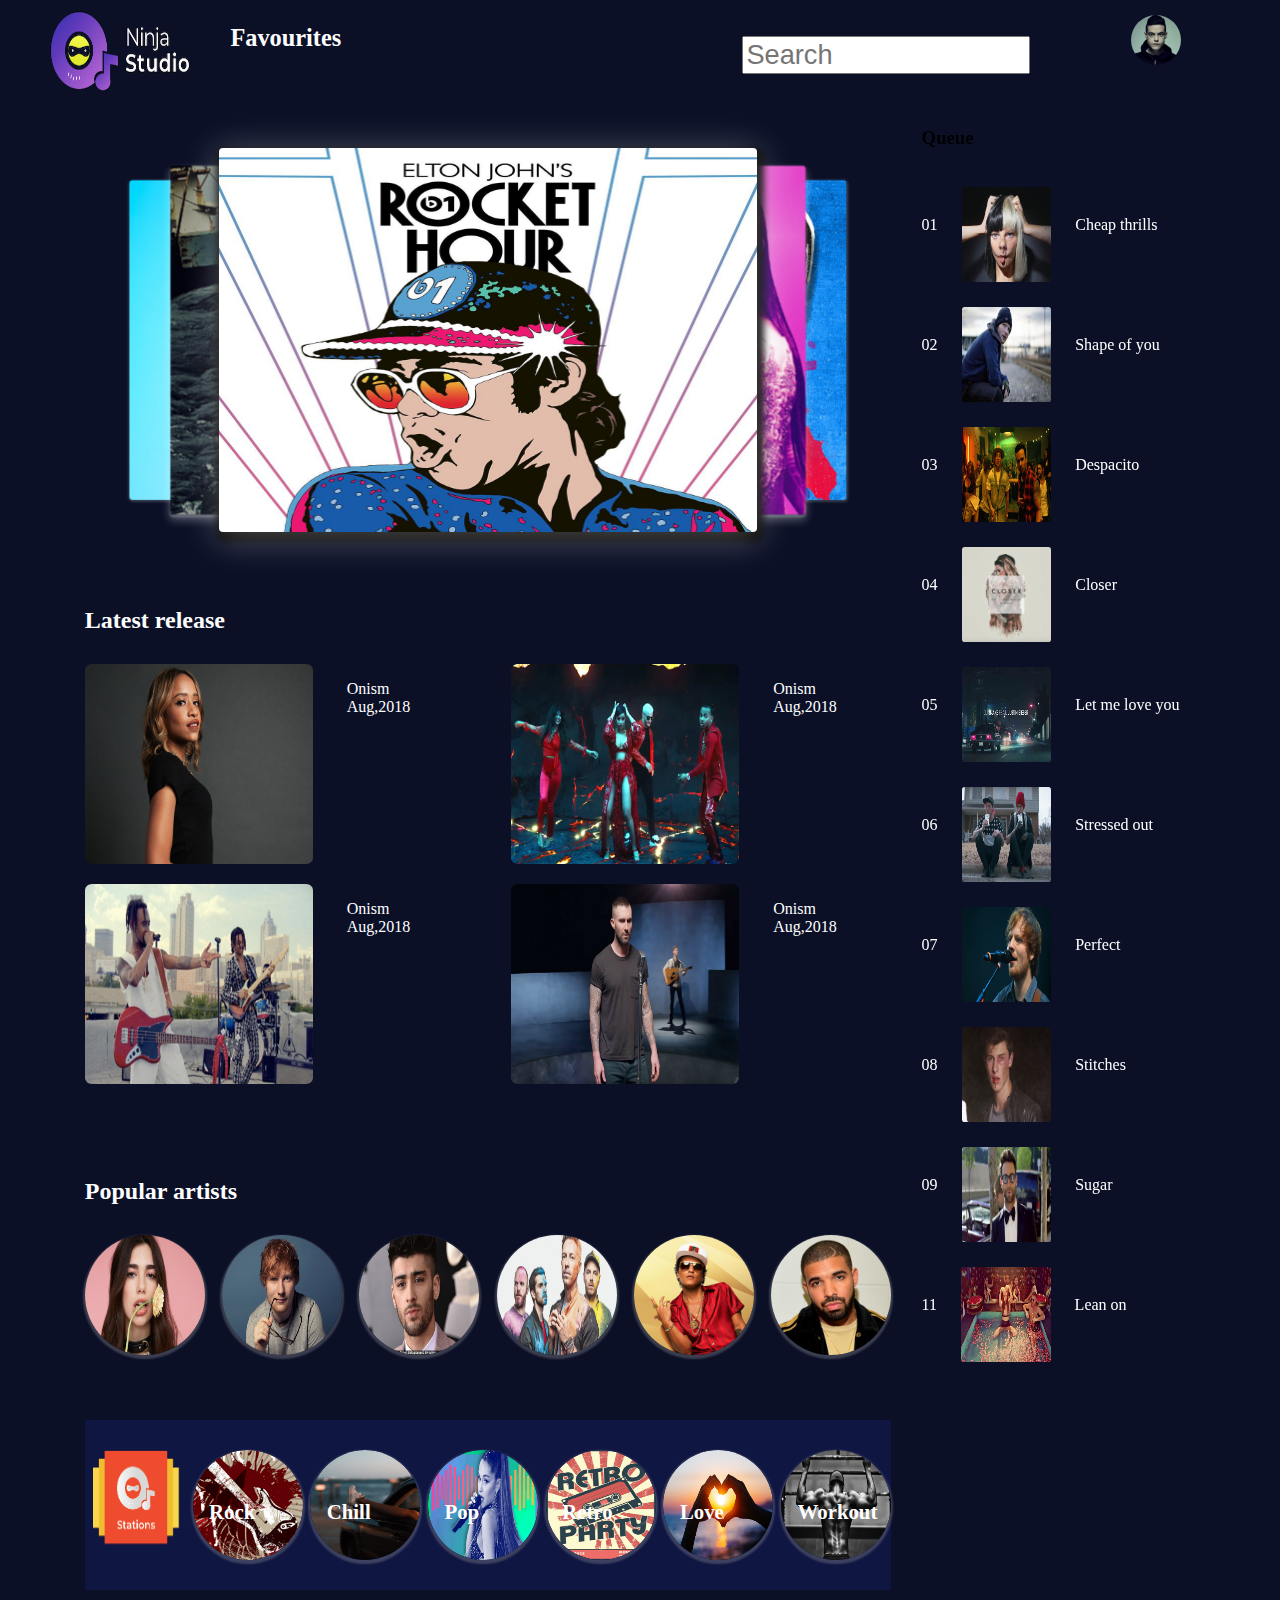
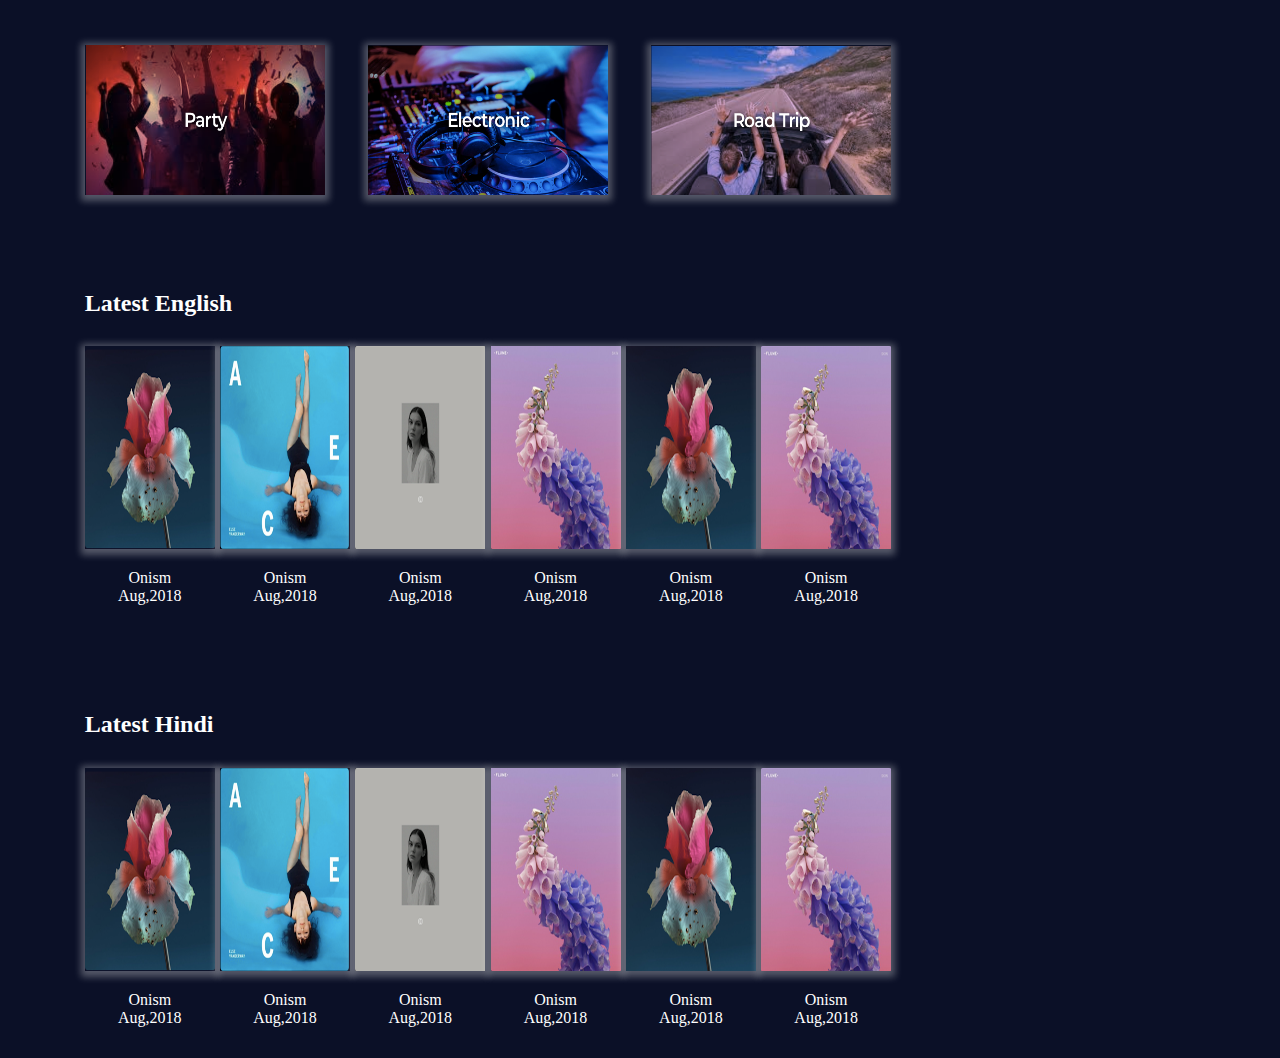
==== commit 27baef68: "Adds single playlist screen page" ====
--- a/html/index.html
+++ b/html/index.html
@@ -139,28 +139,28 @@
 		</div>
 
 		<div class="pop">
-			<a href=""><img src="../static/Dua-Lipa.jpg"></a>
-
-		</div>
-		<div class="pop">
-			<a href=""><img src="../static/ed.jpg"></a>
-
-		</div>
-		<div class="pop">
-			<a href=""><img src="../static/zayn.jpg"></a>
-
-		</div>
-
-		<div class="pop">
-			<a href=""><img src="../static/coldplay.jpg"></a>
-
-		</div>
-		<div class="pop">
-			<a href=""><img src="../static/brunomars.jpeg"></a>
-
-		</div>
-		<div class="pop">
-			<a href=""><img src="../static/drake.jpg"></a>
+			<a href="playlist.html"><img src="../static/Dua-Lipa.jpg"></a>
+
+		</div>
+		<div class="pop">
+			<a href="playlist.html"><img src="../static/ed.jpg"></a>
+
+		</div>
+		<div class="pop">
+			<a href="playlist.html"><img src="../static/zayn.jpg"></a>
+
+		</div>
+
+		<div class="pop">
+			<a href="playlist.html"><img src="../static/coldplay.jpg"></a>
+
+		</div>
+		<div class="pop">
+			<a href="playlist.html"><img src="../static/brunomars.jpeg"></a>
+
+		</div>
+		<div class="pop">
+			<a href="playlist.html"><img src="../static/drake.jpg"></a>
 
 		</div>
 	</div>
--- a/css/style.css
+++ b/css/style.css
@@ -7,6 +7,10 @@
 	background-color: var(--body-color);
 	position: relative;
 }
+
+
+/*........................................................................................*/
+
 /*Header*/
 header{
 	height:12vh;
@@ -100,6 +104,8 @@
 
 
 
+/*........................................................................................*/
+
 /*Main section*/
 #main{
 	margin-top: 12vh;
@@ -351,7 +357,7 @@
 	color: white;
 	text-align: center;
 }
-
+/*........................................................................................*/
 
 /*Playlist queue */
 
@@ -371,7 +377,7 @@
 		display: none;
 	}
 }
-#queue-title{
+.queue-title{
 	width: 100%;
 	color: white;
 	margin-bottom: 20px;
@@ -406,8 +412,84 @@
 	vertical-align: top;
 }
 
-
-
-
-
-
+/*........................................................................................*/
+/*Playlist section*/
+
+/*Similar artists*/
+.similar-artists{
+	height: 130px;
+	width: 100%;
+	margin-top: 20px;
+	background-color: var(--body-color);
+}
+.similar-artists img{
+height: 95%;
+width: 30%;
+border:1px;
+border-radius: 3%;
+margin-right: 20px;
+}
+.artist-name{
+	margin-top: 8%;
+	color: white;
+	display: inline-block;
+	vertical-align: top;
+}
+
+#about{
+	height: 30vw;
+	width: 80%;
+	/*width is 80% of main section*/
+	/*background-color:green;
+*/	margin: 5% auto ;
+display: flex;
+flex-direction: row;
+flex-wrap: wrap;
+}
+#about img{
+	height: 90%;
+width: 50%;
+border:1px;
+border-radius: 3%;
+margin-right: 20px;
+box-shadow: 0px 2px 7px 4px rgba(255,255,255,0.3);
+}
+.intro-text{
+	color: white;
+	height: 90%;
+	width: 45%;
+}
+#playlist{
+	height: auto;
+	width: 80%;
+	margin: 5% auto ;
+	display: flex;
+	flex-direction: row;
+	flex-wrap: wrap;
+}
+.play-holder{
+	height: 70px;
+	width: 100%;
+	margin-top: 13px;
+	background-color: var(--body-color);
+	box-shadow: 0px 2px 7px 4px rgba(255,255,255,0.3);
+
+
+}
+.play-holder img{
+height: 95%;
+width: 15%;
+border:1px;
+border-radius: 3%;
+margin-right: 20px;
+}
+
+ .play-song{
+	color: white;
+	display: inline-block;
+	vertical-align: top;
+
+}
+
+
+
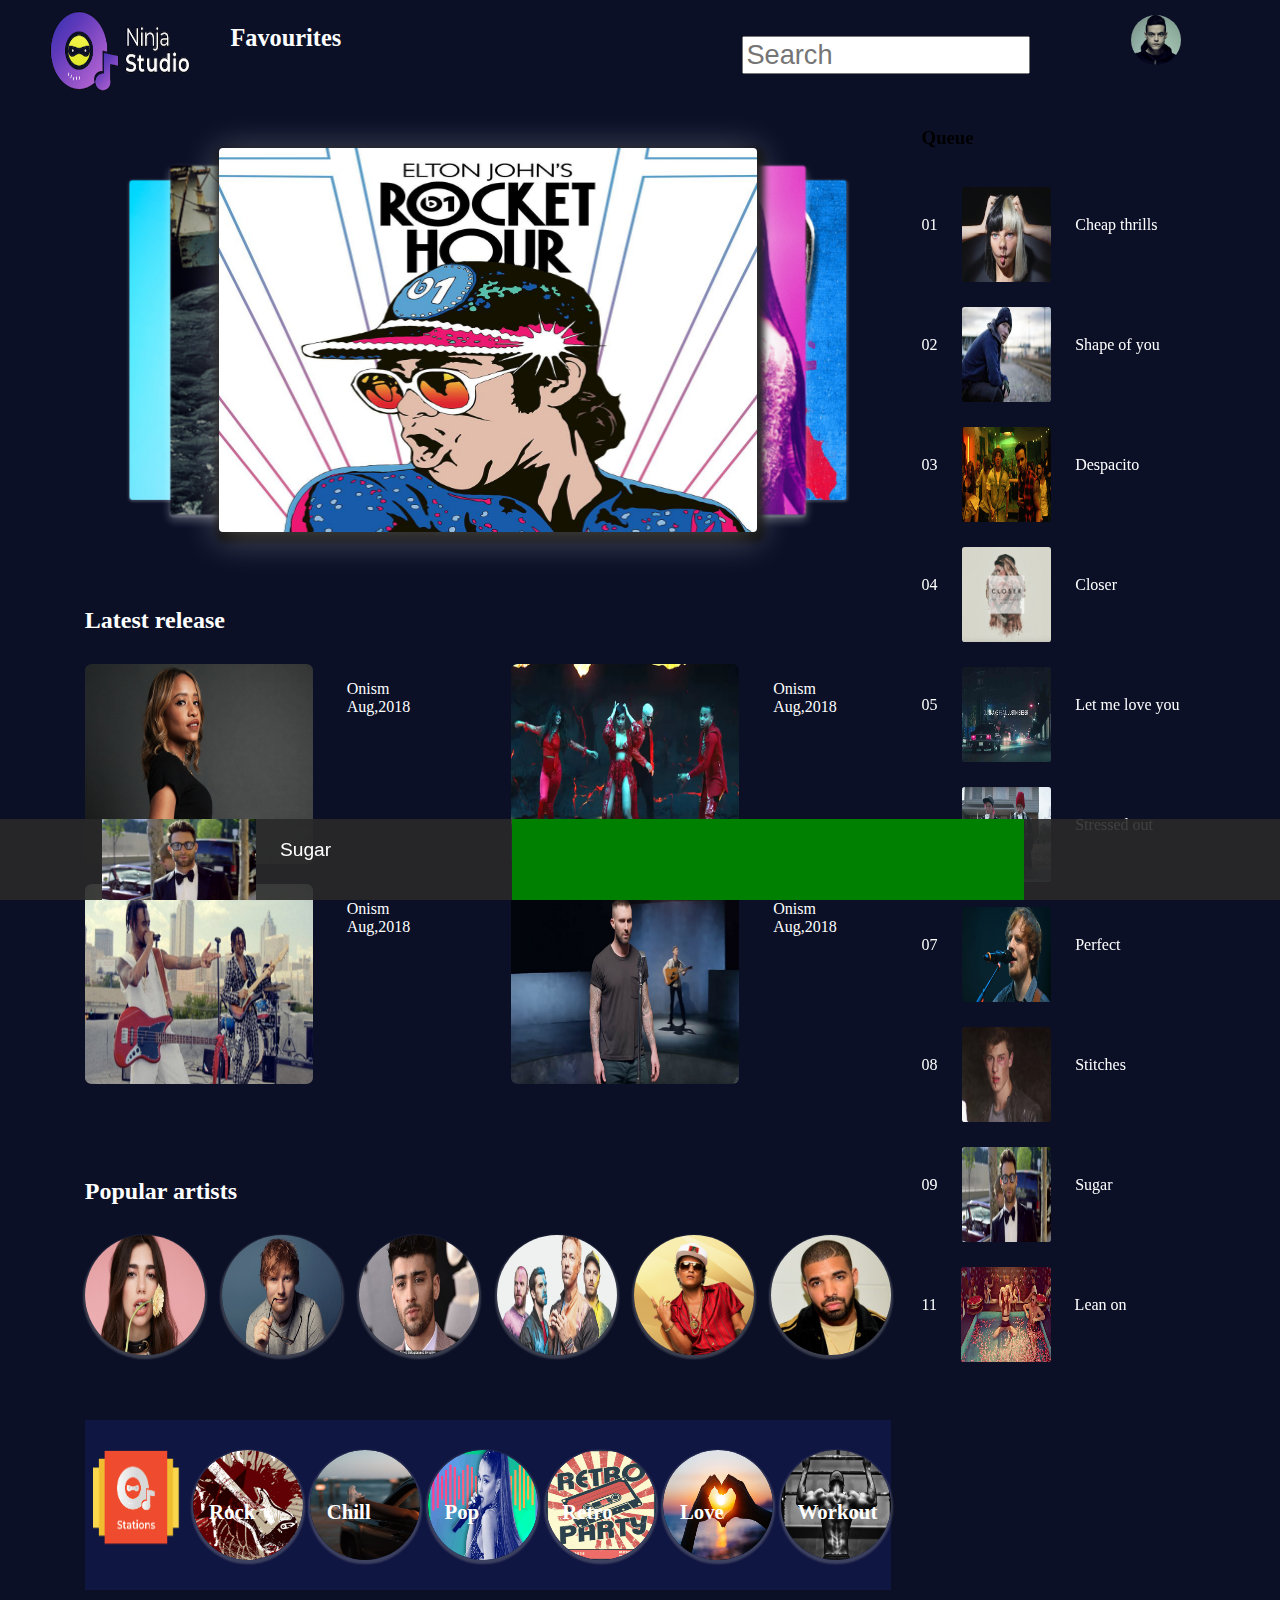
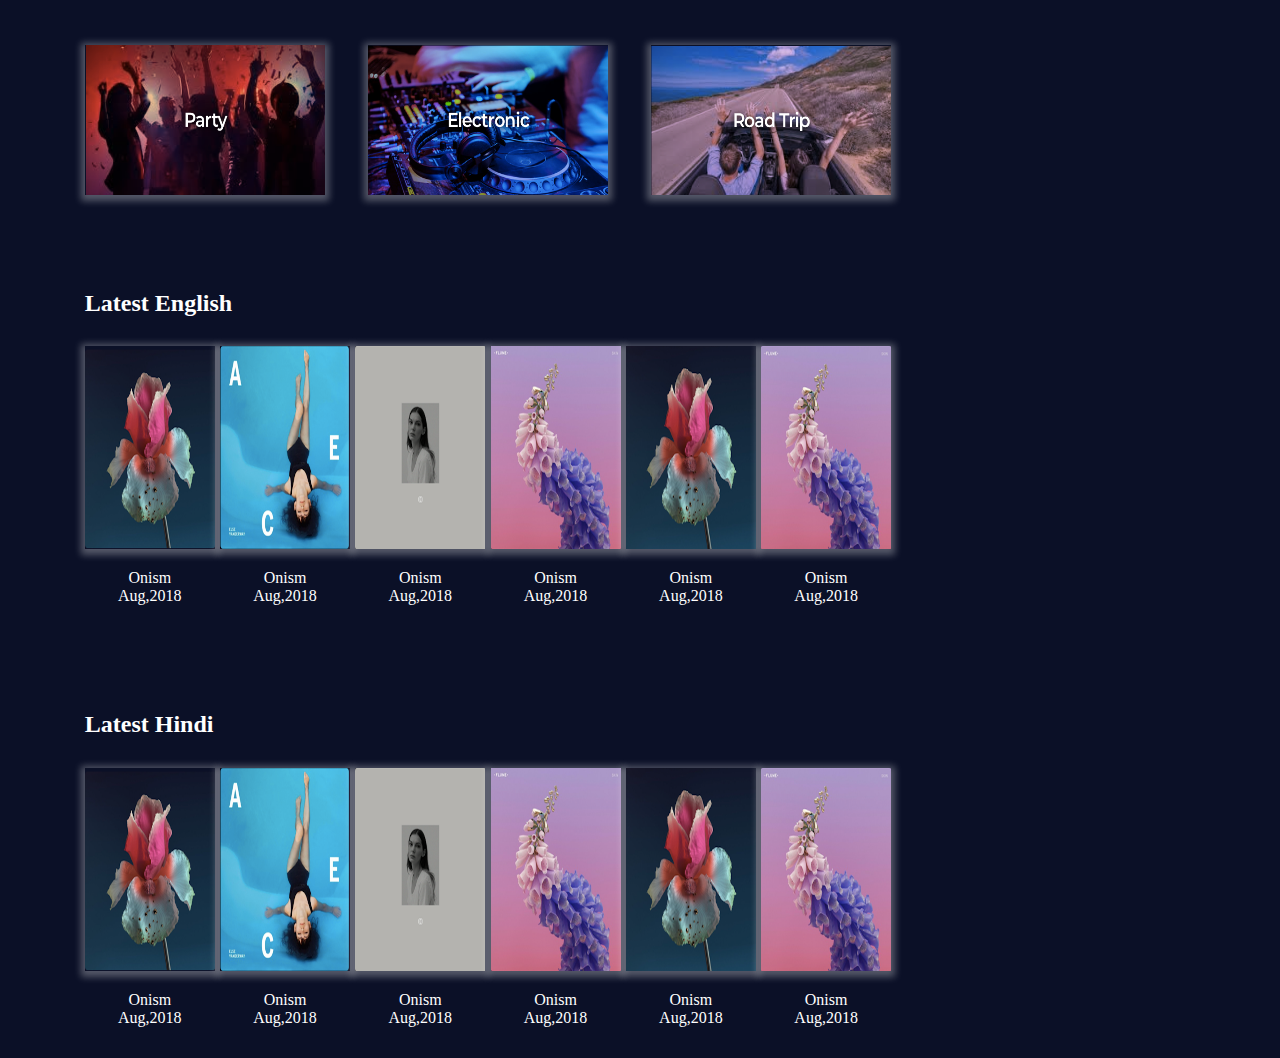
==== commit ca3b0947: "audio-player" ====
--- a/html/index.html
+++ b/html/index.html
@@ -394,8 +394,17 @@
 </aside>
 
 
+<!-- Music player in footer -->
 <footer id="music-player">
-	
+	<div id="song-details">
+	<img src="../static/queue/sugar.jpg">
+		<span class="song-about">Sugar</span>
+
+	</div>
+	<div id="audio-controls">
+		
+	</div>
+
 </footer>
 
 
--- a/css/style.css
+++ b/css/style.css
@@ -4,6 +4,7 @@
 }
 body{
 	margin:0px;
+	background-color: #0b1027; /*internet explorer*/
 	background-color: var(--body-color);
 	position: relative;
 }
@@ -437,27 +438,37 @@
 }
 
 #about{
-	height: 30vw;
+	height: auto;
 	width: 80%;
 	/*width is 80% of main section*/
 	/*background-color:green;
-*/	margin: 5% auto ;
+*/	margin: 1% auto ;
 display: flex;
 flex-direction: row;
 flex-wrap: wrap;
 }
-#about img{
-	height: 90%;
+
+#about-img{
+height: 25vw;
 width: 50%;
+margin-right: 20px;
+min-height: 300px;
+min-width: 300px;
+}
+
+#about-img img{
+height: 100%;
+width: 100%;
 border:1px;
 border-radius: 3%;
-margin-right: 20px;
 box-shadow: 0px 2px 7px 4px rgba(255,255,255,0.3);
-}
-.intro-text{
-	color: white;
-	height: 90%;
+
+}
+#intro-text{
+	color: white;
+	height: auto;
 	width: 45%;
+	min-width: 300px;
 }
 #playlist{
 	height: auto;
@@ -471,8 +482,9 @@
 	height: 70px;
 	width: 100%;
 	margin-top: 13px;
-	background-color: var(--body-color);
-	box-shadow: 0px 2px 7px 4px rgba(255,255,255,0.3);
+	background-color: #0b1027c4;
+
+	box-shadow: 0px 1px 2px 0px rgba(255,255,255,0.3);
 
 
 }
@@ -488,8 +500,68 @@
 	color: white;
 	display: inline-block;
 	vertical-align: top;
-
-}
-
-
-
+	margin-top: 2%;
+
+}
+
+
+/*Music player*/
+
+footer{
+	/*--mcolor:#292929de;*/ 
+	--mcolor:#292929e6;
+}
+#music-player{
+	position: fixed;
+	bottom: 0;
+	height: 9vh;
+	width: 100vw;
+	background-color: #292929e6;
+	/*for internet explorer*/
+	background-color: var(--mcolor);
+	/*for other browsers*/
+	display: flex;
+}
+#song-details{
+	height: 100%;
+	width: 40%;
+	/*background-color: white;
+*/}
+#music-player img{
+	margin-left: 20%;
+	margin-right: 20px;
+	width: 30%;
+	height: 100%;
+}
+.song-about{
+	margin-top: 4%;
+	color: white;
+	font-family: sans-serif;
+	font-weight: 300;
+	font-size: 1.2rem;
+	display: inline-block;
+	vertical-align: top;
+}
+
+
+#audio-controls{
+	display: inline-block;
+height: 100%;
+width: 40%;
+background-color: green;
+}
+@media screen and (max-width:500px){
+	#song-details{
+	height: 100%;
+	width: 25%;
+	background-color: white;
+}
+
+#audio-controls{
+height: 100%;
+width: 50%;
+}
+
+} 
+
+
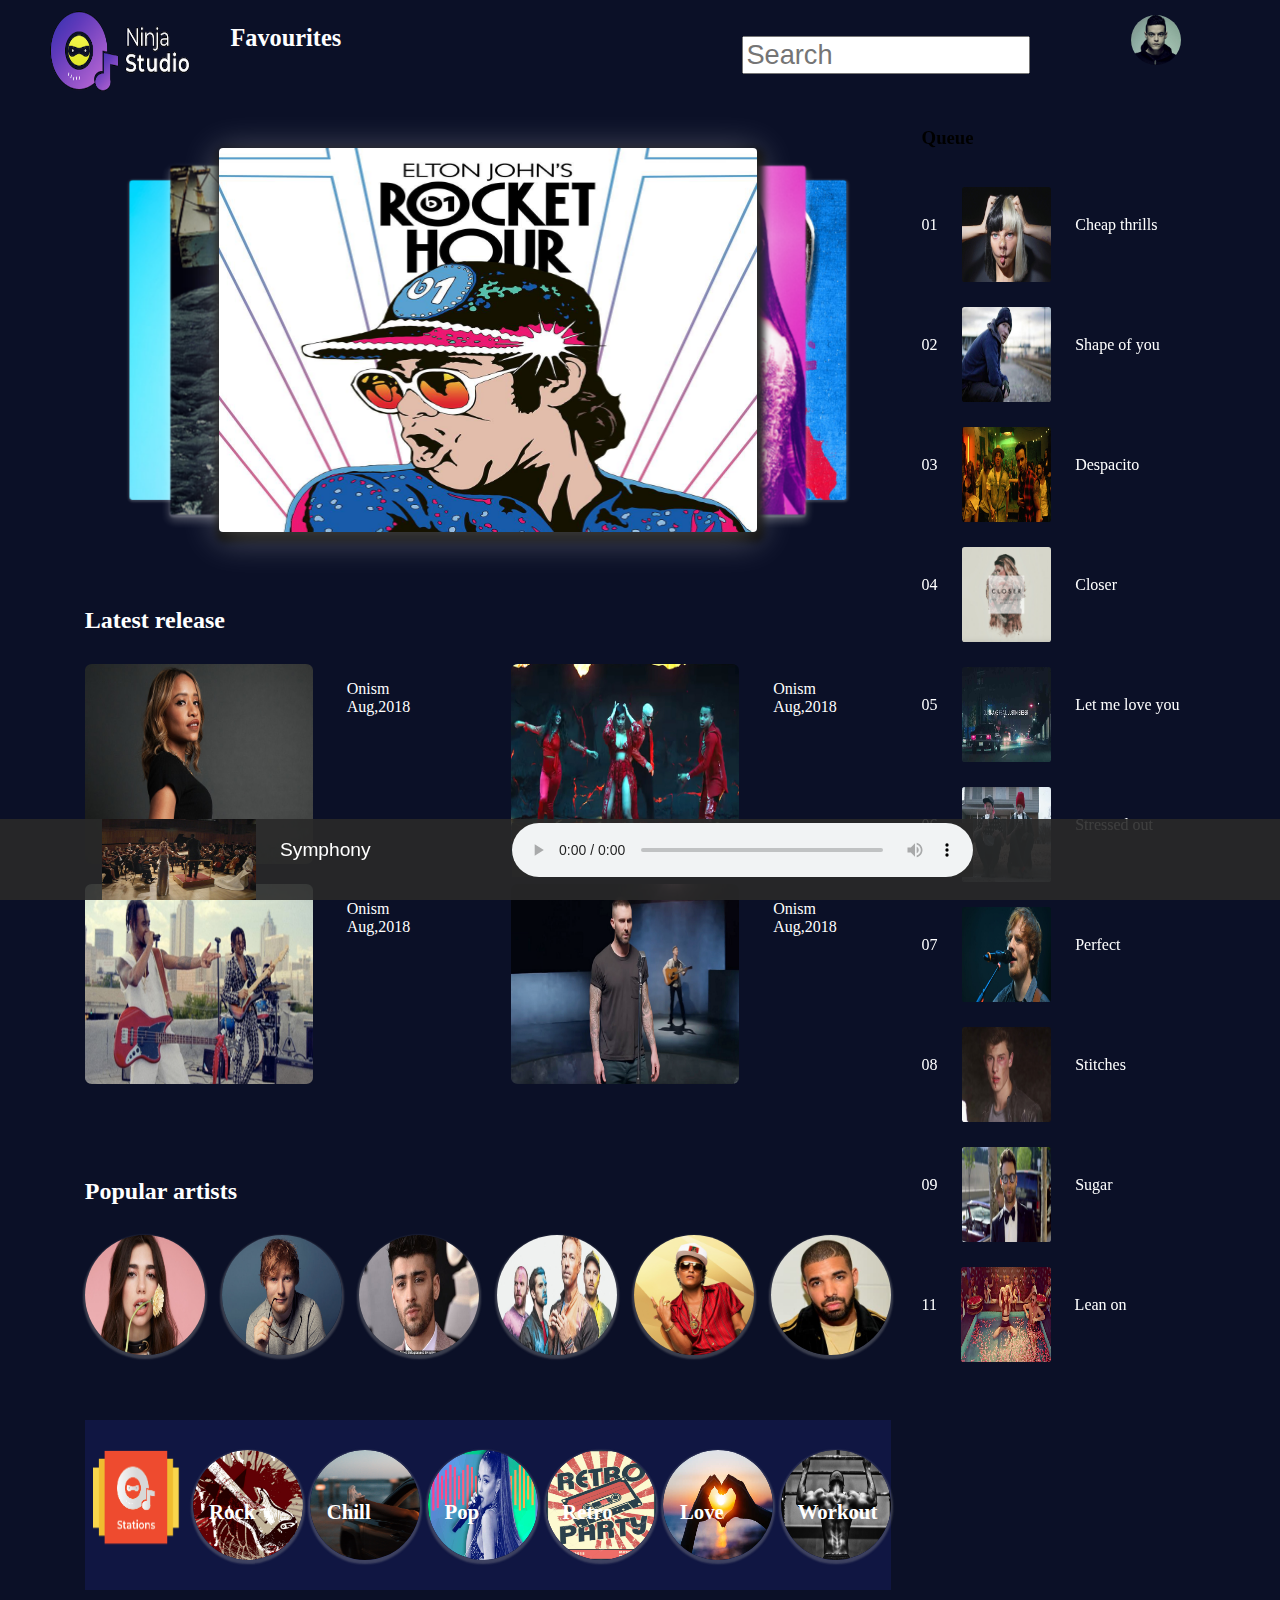
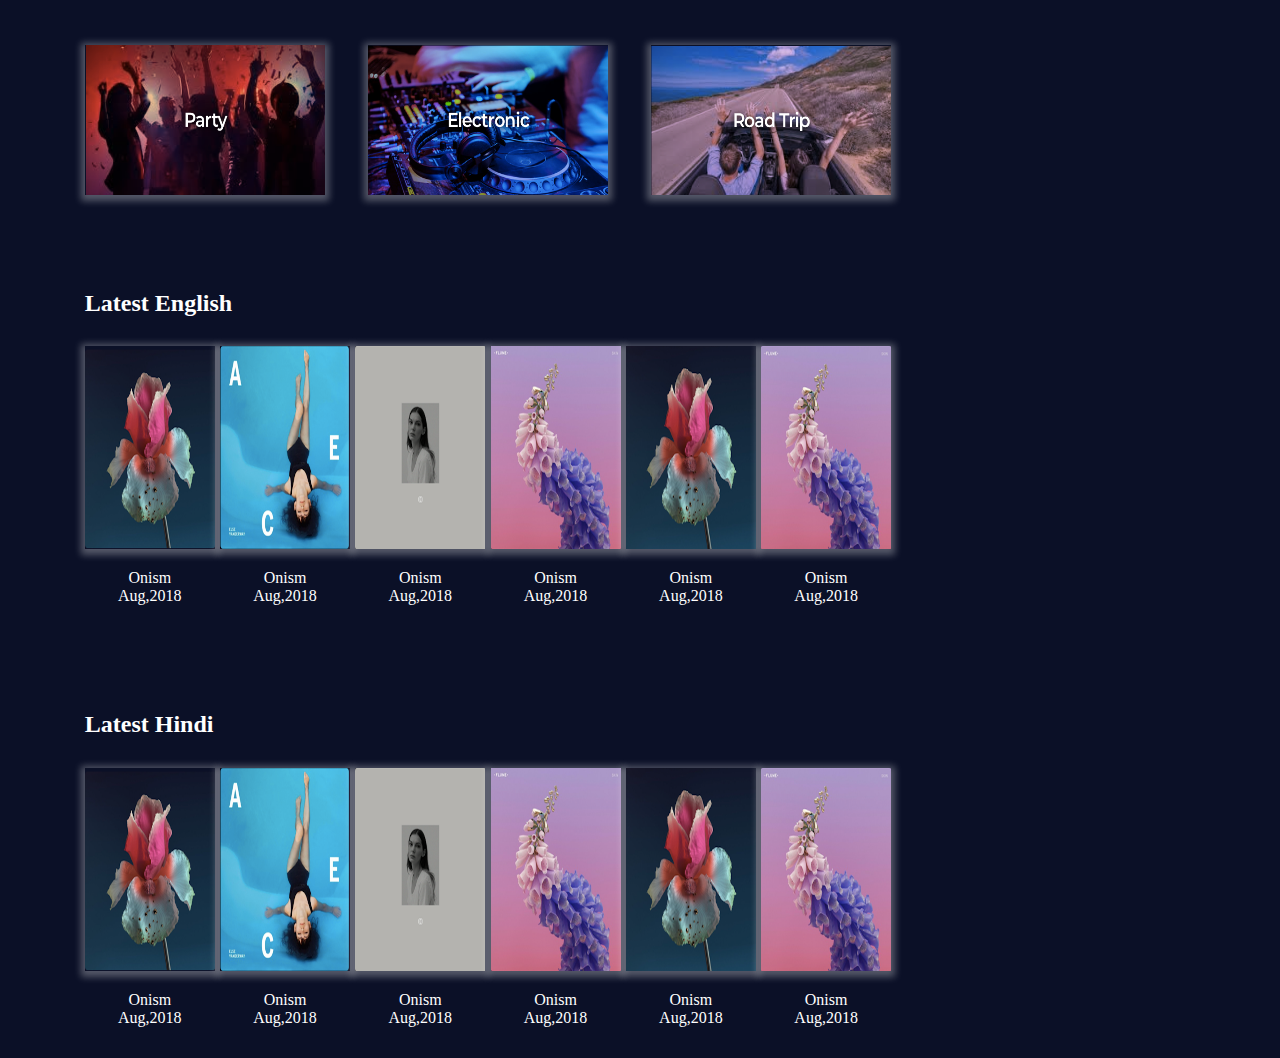
==== commit e90dd3f3: "audio control" ====
--- a/html/index.html
+++ b/html/index.html
@@ -397,12 +397,14 @@
 <!-- Music player in footer -->
 <footer id="music-player">
 	<div id="song-details">
-	<img src="../static/queue/sugar.jpg">
-		<span class="song-about">Sugar</span>
+	<img src="../static/symphony.jpg">
+		<span class="song-about">Symphony</span>
 
 	</div>
 	<div id="audio-controls">
-		
+		<audio controls="controls">
+			<source src="../audio/symphony.mp3" type="audio/mpeg" />		
+		</audio>
 	</div>
 
 </footer>
--- a/css/style.css
+++ b/css/style.css
@@ -548,20 +548,29 @@
 	display: inline-block;
 height: 100%;
 width: 40%;
-background-color: green;
+/*background-color: green;*/
 }
 @media screen and (max-width:500px){
 	#song-details{
 	height: 100%;
 	width: 25%;
-	background-color: white;
 }
 
 #audio-controls{
 height: 100%;
 width: 50%;
 }
-
 } 
 
-
+/*audio controls*/
+audio{
+	margin-top: 4px;
+	width: 90%;
+	background-color: var(--mcolor);
+
+}
+audio:focus{
+	outline: none;
+}
+
+
